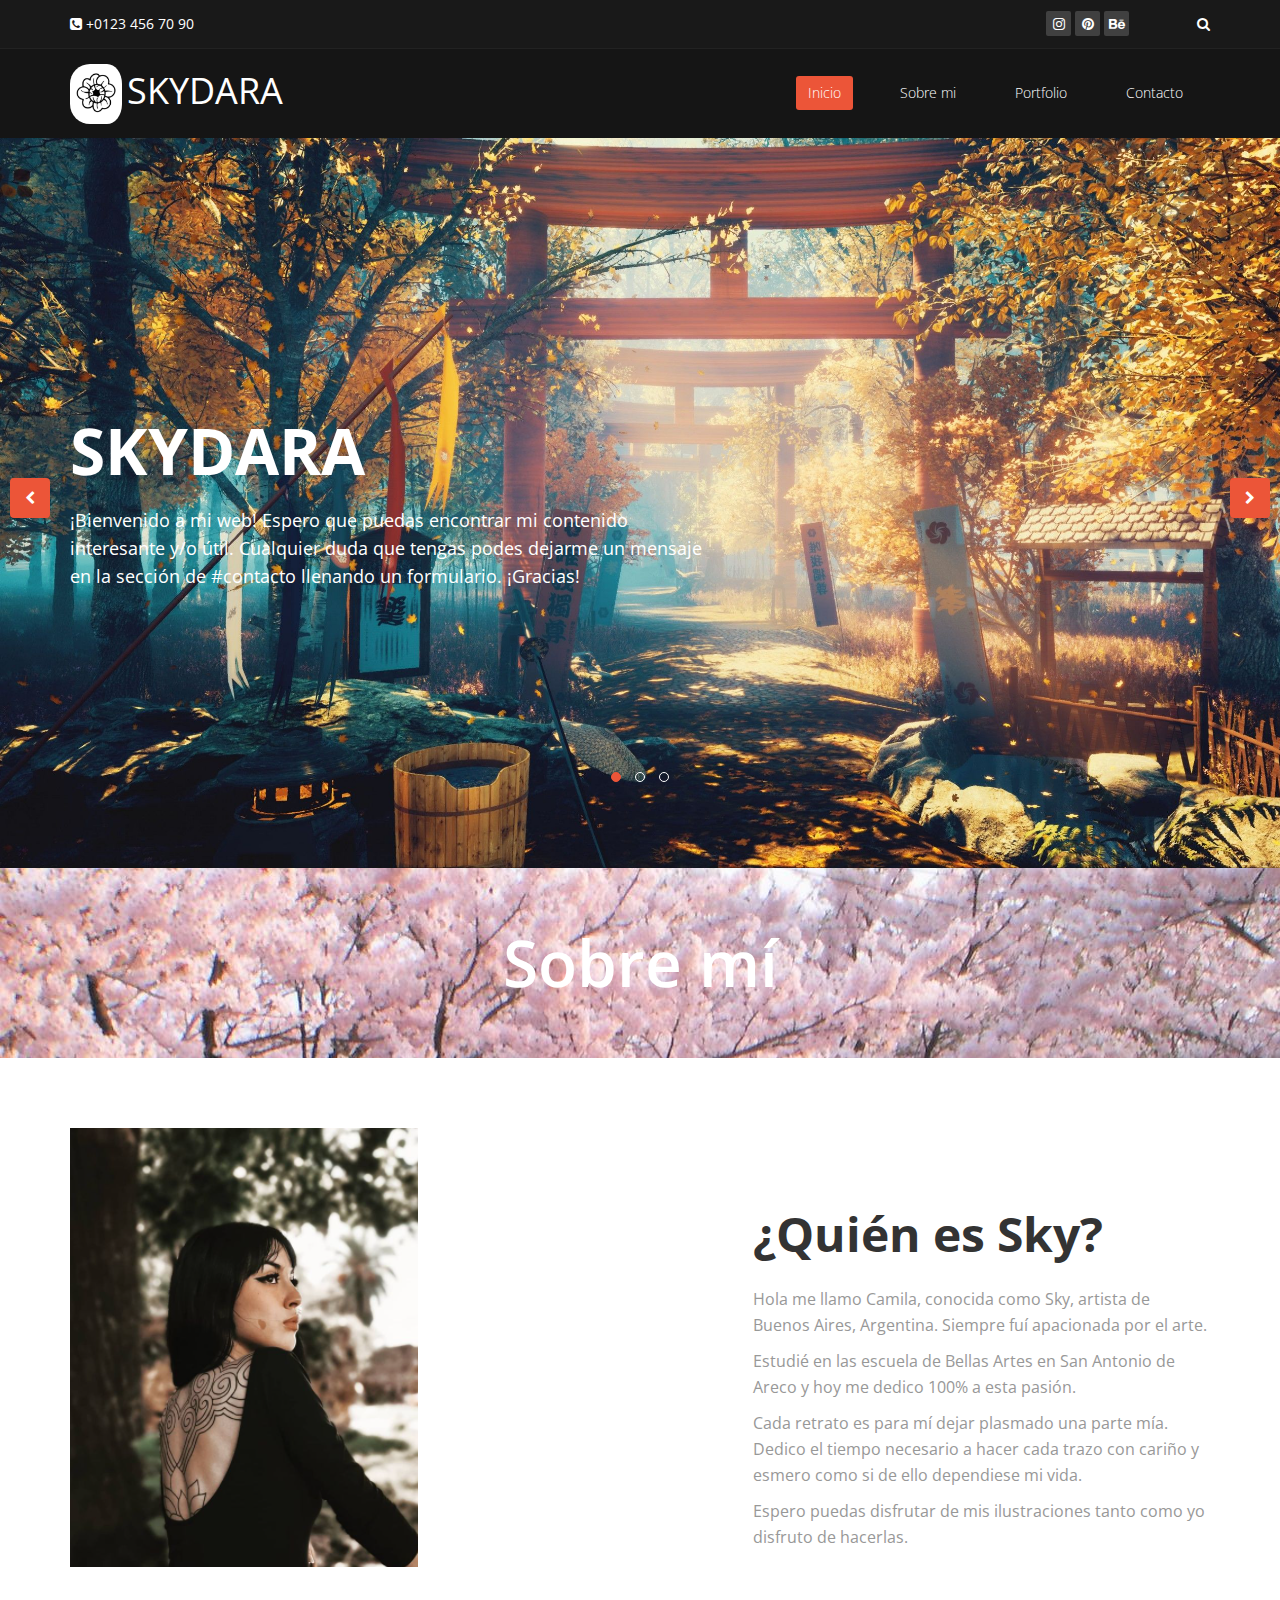
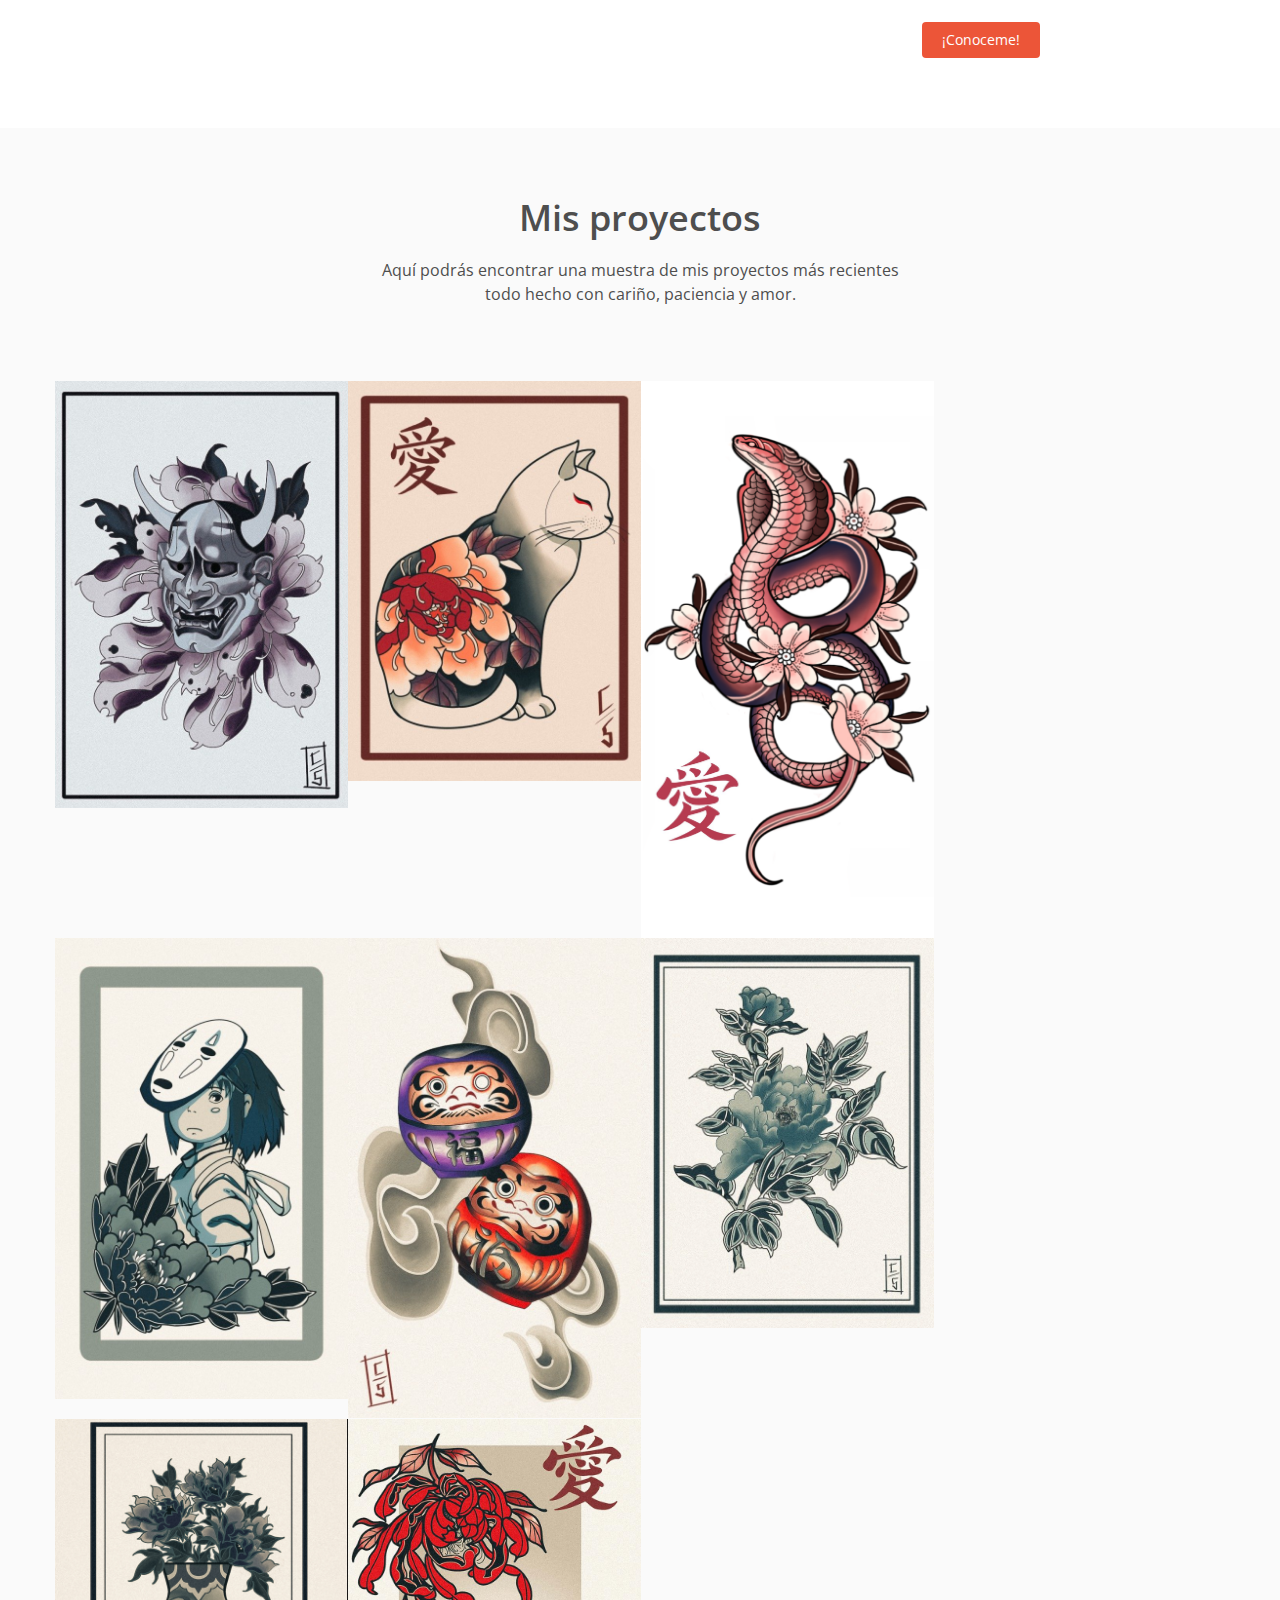
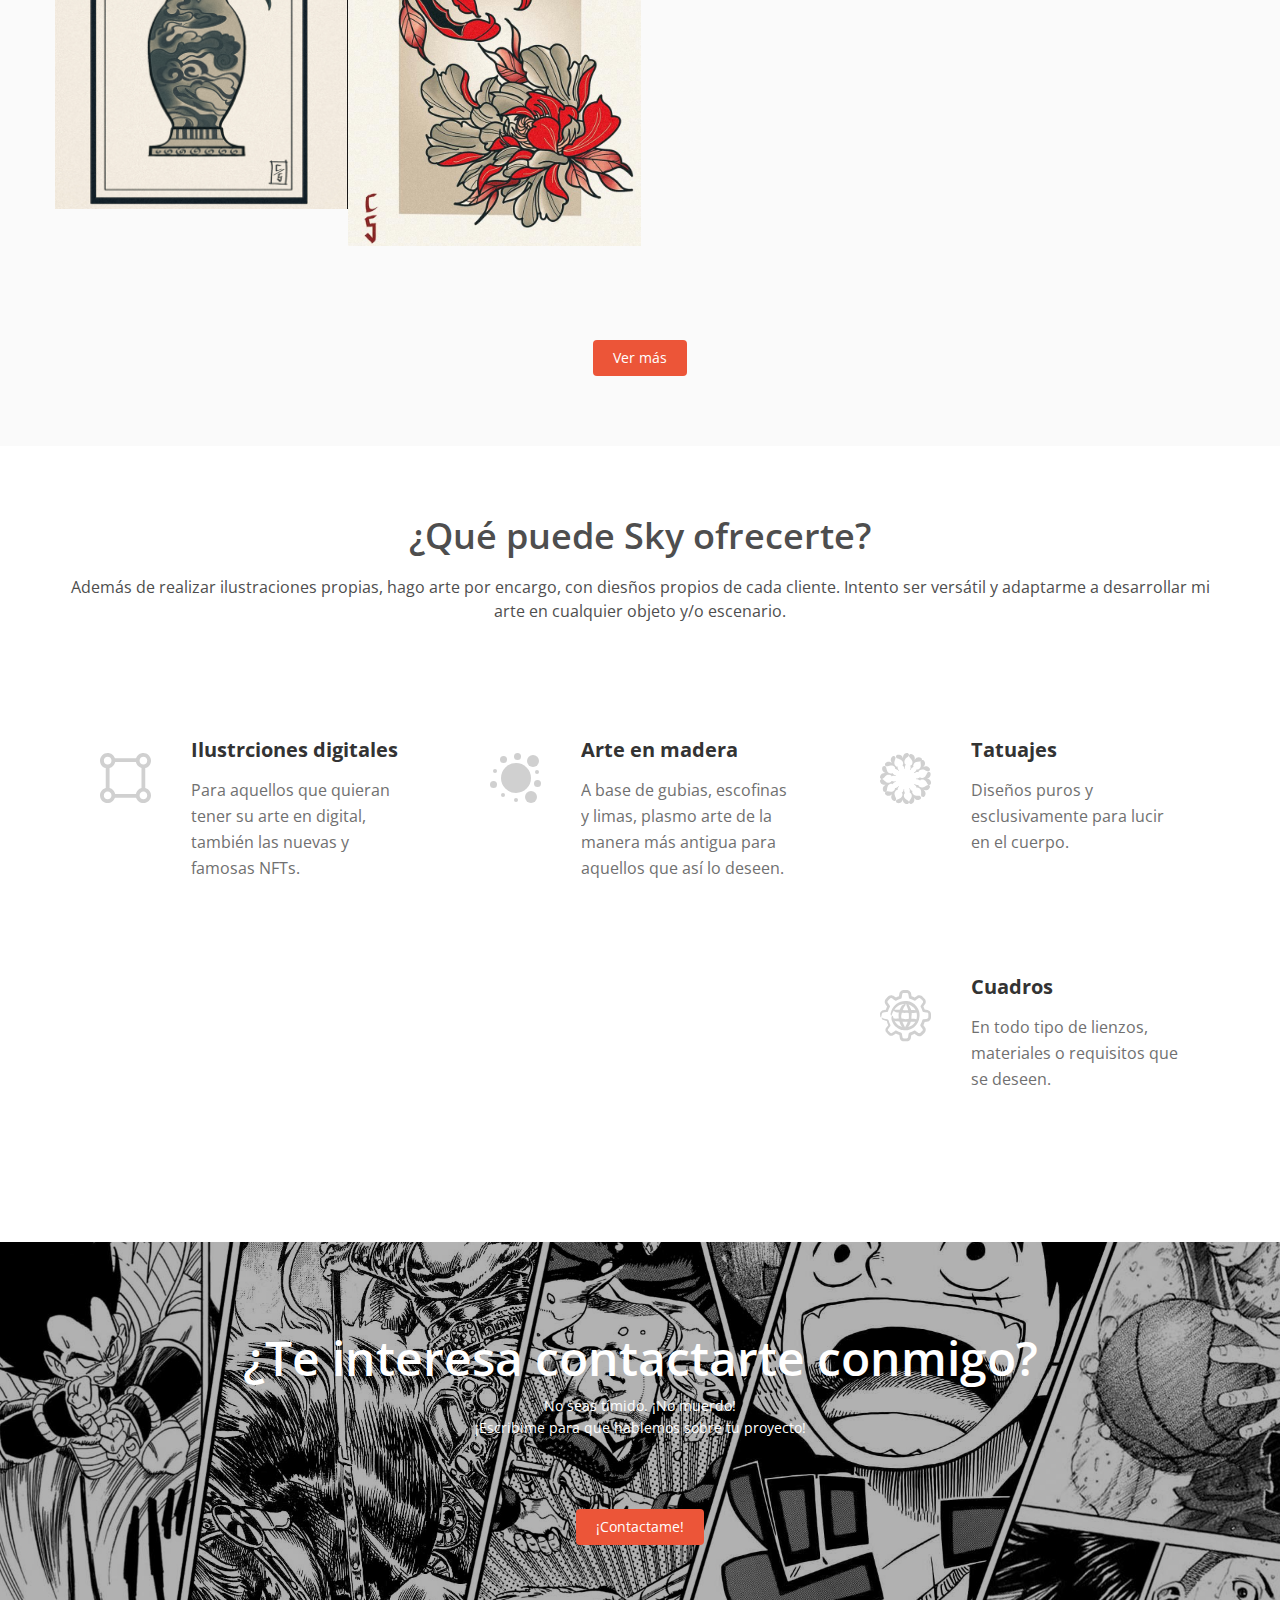
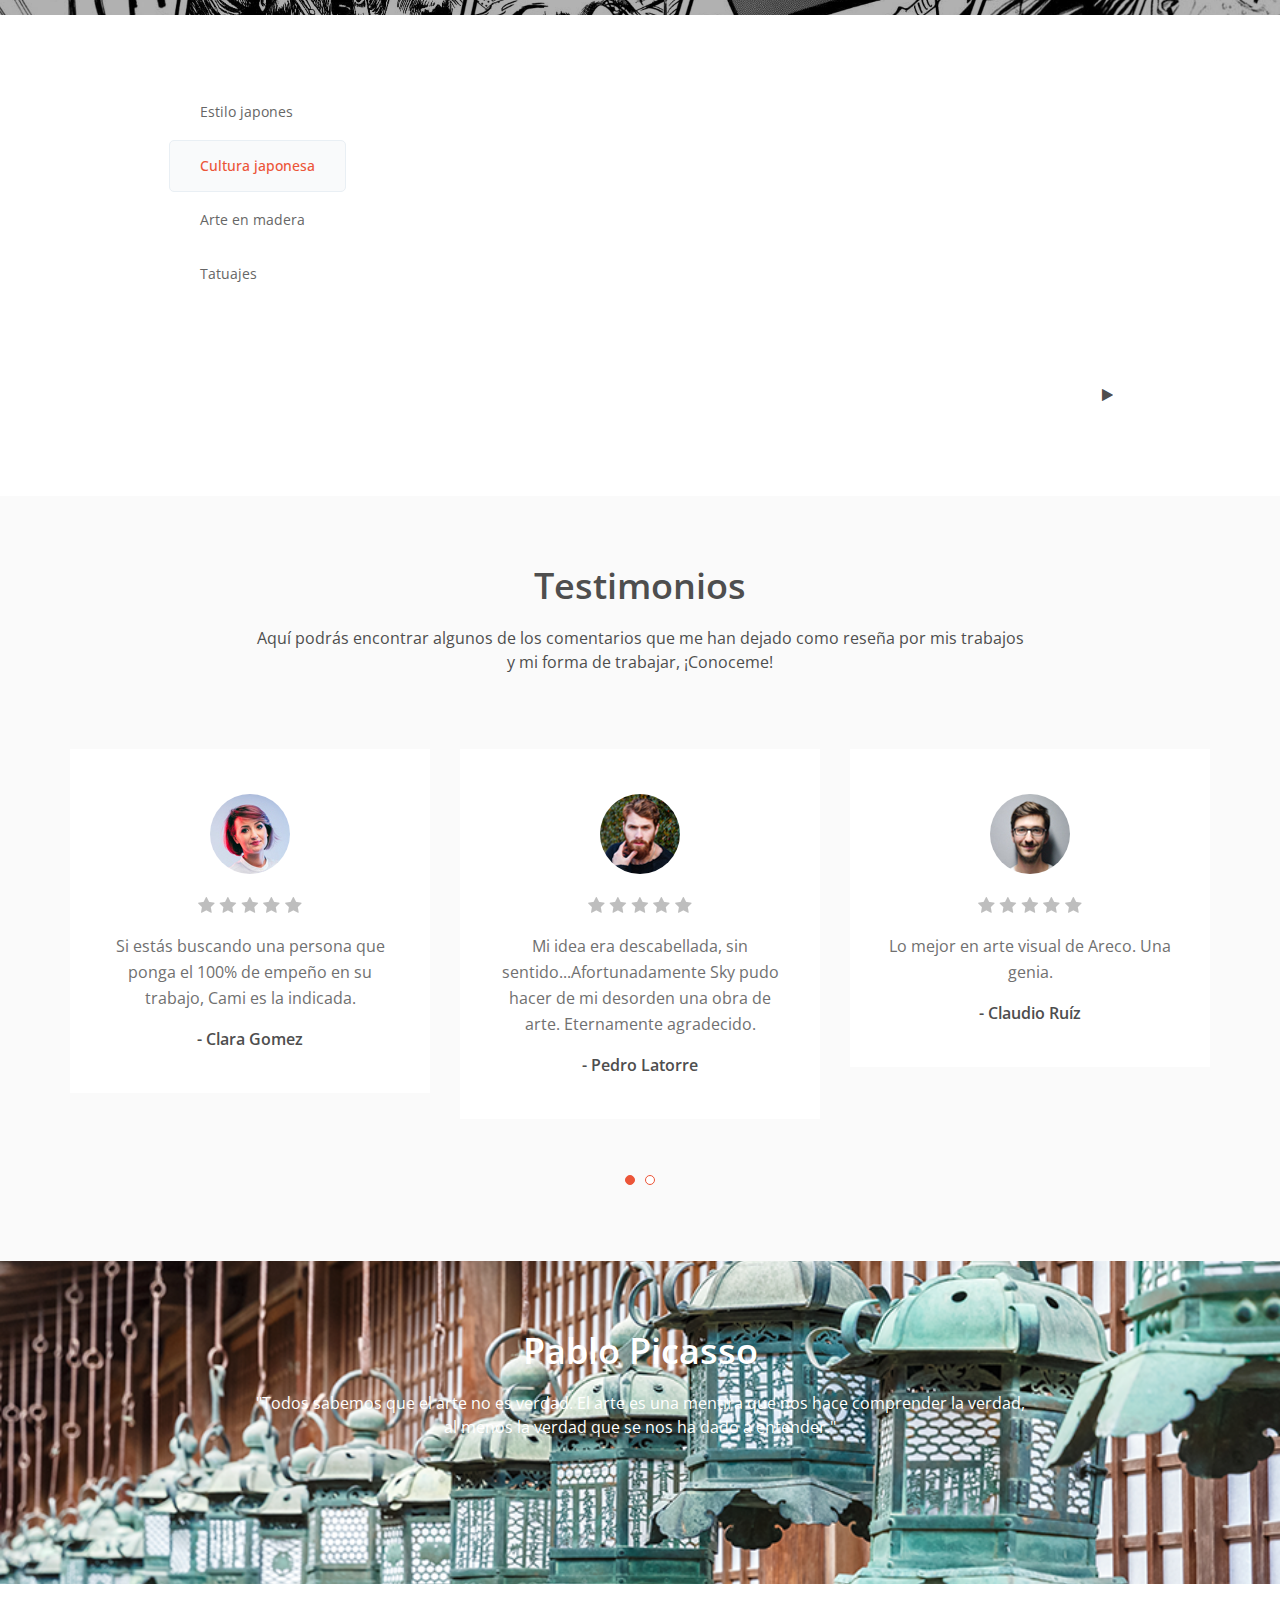
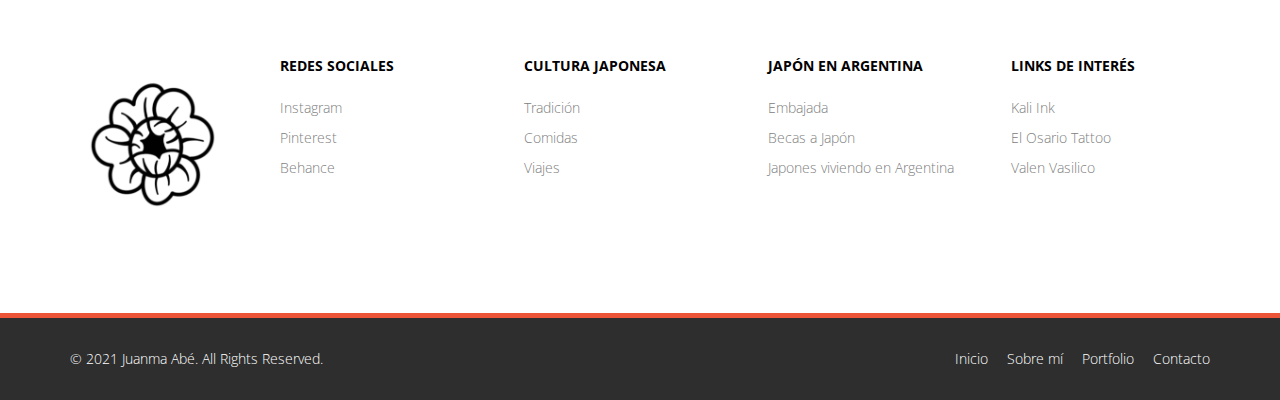
==== index.html @ 9b82411a "Preparando los archivos de inicio" ====
<!DOCTYPE html>
<html lang="en">

<head>
    <meta charset="utf-8">
    <meta name="viewport" content="width=device-width, initial-scale=1.0">
    <meta name="description" content="">
    <meta name="author" content="">
    <title>Skydara | Arte visual</title>

    <!-- core CSS -->
    <link href="css/bootstrap.min.css" rel="stylesheet">
    <link href="css/font-awesome.min.css" rel="stylesheet">
    <link href="css/animate.min.css" rel="stylesheet">
    <link href="css/prettyPhoto.css" rel="stylesheet">
    <link href="css/owl.carousel.min.css" rel="stylesheet">
    <link href="css/icomoon.css" rel="stylesheet">
    <link href="css/main.css" rel="stylesheet">
    <link href="css/responsive.css" rel="stylesheet">
    <!--[if lt IE 9]>
    <script src="js/html5shiv.js"></script>
    <script src="js/respond.min.js"></script>
    <![endif]-->
    <link rel="shortcut icon" href="images/logoFinal.png">
    <link rel="apple-touch-icon-precomposed" sizes="144x144" href="images/ico/apple-touch-icon-144-precomposed.png">
    <link rel="apple-touch-icon-precomposed" sizes="114x114" href="images/ico/apple-touch-icon-114-precomposed.png">
    <link rel="apple-touch-icon-precomposed" sizes="72x72" href="images/ico/apple-touch-icon-72-precomposed.png">
    <link rel="apple-touch-icon-precomposed" href="images/ico/apple-touch-icon-57-precomposed.png">
    
    <!--Metatags para mi página web-->
    <meta name="description" content="Skydara es una página web de Camila Scarano, una chica de Buenos Aires que quien se dedica plasmar de manera visual la cultura oriental. Dando un click, podrás encontrar su portfolio artístico, sus últimas obras y sus novedades.">

    <meta name="keywords" content="portfolio de diseño oriental, template oriental, diseño oriental, web de arte visual orienta, diseño japones artístico">

</head>
<!--/head-->

<body class="homepage">

    <header id="header">
        <div class="top-bar">
            <div class="container">
                <div class="row">
                    <div class="col-sm-6 col-xs-12">
                        <div class="top-number">
                            <p><i class="fa fa-phone-square"></i> +0123 456 70 90</p>
                        </div>
                    </div>
                    <div class="col-sm-6 col-xs-12">
                        <div class="social">
                            <ul class="social-share">
                                <!-- <li><a href="#"><i class="fa fa-facebook"></i></a></li> -->
                                <li><a href="https://www.instagram.com/tienda.dara_/"><i class="fa fa-instagram"></i></a></li>
                                <li><a href="https://ar.pinterest.com/skydara____/"><i class="fa fa-pinterest"></i></a></li>
                                <li><a href="https://www.behance.net/camilascarano"><i class="fa fa-behance"></i></a></li>
                                
                            </ul>
                            <div class="search">
                                <form role="form">
                                    <input type="text" class="search-form" autocomplete="off" placeholder="Buscar">
                                    <i class="fa fa-search"></i>
                                </form>
                            </div>
                        </div>
                    </div>
                </div>
            </div>
            <!--/.container-->
        </div>
        <!--/.top-bar-->

        <nav class="navbar navbar-inverse" role="banner">
            <div class="container">
                <div class="navbar-header">
                    <button type="button" class="navbar-toggle" data-toggle="collapse" data-target=".navbar-collapse">
                        <span class="sr-only">Toggle navigation</span>
                        <span class="icon-bar"></span>
                        <span class="icon-bar"></span>
                        <span class="icon-bar"></span>
                    </button>
                    <a class="navbar-brand" href="index.html"><img  src="images/logoFinal.png" alt="logo">SKYDARA</a>
                </div>

                <div class="collapse navbar-collapse navbar-right">
                    <ul class="nav navbar-nav">
                        <li class="active"><a href="index.html">Inicio</a></li>
                        <li><a href="about-us.html">Sobre mi</a></li>
                        <li><a href="portfolio.html">Portfolio</a></li>
                        <li><a href="contact-us.html">Contacto</a></li>
                    </ul>
                </div>
            </div>
            <!--/.container-->
        </nav>
        <!--/nav-->

    </header>
    <!--/header-->

    <section id="main-slider" class="no-margin">
        <div class="carousel slide">
            <ol class="carousel-indicators">
                <li data-target="#main-slider" data-slide-to="0" class="active"></li>
                <li data-target="#main-slider" data-slide-to="1"></li>
                <li data-target="#main-slider" data-slide-to="2"></li>
            </ol>
            <div class="carousel-inner">

                

                <div class="item active" style="background-image: url(images/japanBackanim.jpg)">
                    <div class="container">
                        <div class="row">
                            <div class="col-md-7">
                                <div class="carousel-content">
                                    <h1 class="animation animated-item-1">SKYDARA</h1>
                                    <div class="animation animated-item-2">
                                        ¡Bienvenido a mi web! Espero que puedas encontrar mi contenido interesante y/o útil. Cualquier duda que tengas podes dejarme un mensaje en la sección de #contacto llenando un formulario. ¡Gracias! 
                                    </div>
                                    <!-- <a class="btn-slide animation animated-item-3" href="#">Learn More</a>
                                    <a class="btn-slide white animation animated-item-3" href="#">Get Started</a> -->
                                </div>
                            </div>

                        </div>
                    </div>
                </div>
                <!--/.item-->

                <div class="item" style="background-image: url(images/slide2.jpg)">
                    <div class="container">
                        <div class="row">
                            <div class="col-md-7">
                                <div class="carousel-content">
                                    <h1 class="animation animated-item-1">Me falta lo que no existe, por eso lo creo</h1>
                                    <div class="animation animated-item-2">
                                        Podrás encontrar muchos trabajos de ilustración realizados a mano y otros realizados digitalmente. Cada ilustración es única, hecha tanto con tiempo y trabajo, como con cariño y paciencia por detrás. 
                                    </div>
                                    <!-- <a class="btn-slide white animation animated-item-3" href="#">Learn More</a>
                                    <a class="btn-slide animation animated-item-3" href="#">Get Started</a> -->
                                </div>
                            </div>


                        </div>
                    </div>
                </div>
                <!--/.item-->
                <div class="item" style="background-image: url(images/japanSunset.jfif)">
                    <div class="container">
                        <div class="row">
                            <div class="col-md-7">
                                <div class="carousel-content">
                                    <h1 class="animation animated-item-1">Arte visual</h1>
                                    <div class="animation animated-item-2">
                                        Tu alma será libre si tu cuerpo no lo mandan. Deja que los colores pinten esta vida blanca. Todo es más simple entre árboles y plantas. Deja de ser tan firme cuando el corazón se ablanda 
                                    </div>
                                    <!-- <a class="btn-slide white animation animated-item-3" href="#">Learn More</a>
                                    <a class="btn-slide animation animated-item-3" href="#">Get Started</a> -->
                                </div>
                            </div>


                        </div>
                    </div>
                </div>

            </div>
            <!--/.carousel-inner-->
        </div>
        <!--/.carousel-->
        <a class="prev hidden-xs hidden-sm" href="#main-slider" data-slide="prev">
            <i class="fa fa-chevron-left"></i>
        </a>
        <a class="next hidden-xs hidden-sm" href="#main-slider" data-slide="next">
            <i class="fa fa-chevron-right"></i>
        </a>
    </section>
    <!--/#main-slider-->
    
    <!--
          <section id="feature">
        <div class="container">
            <div class="center fadeInDown">
                <h2>Features</h2>
                <p class="lead">Lorem ipsum dolor sit amet, consectetur adipisicing elit, sed do eiusmod tempor incididunt ut <br> et dolore magna aliqua. Ut enim ad minim veniam</p>
            </div>

            <div class="row">
                <div class="features">
                    <div class="col-md-3 col-sm-4 fadeInDown" data-wow-duration="1000ms" data-wow-delay="600ms">
                        <div class="feature-wrap">
                            <div class="icon">
                                <i class="fa fa-rocket"></i>
                            </div>
                            <h2>Fast</h2>
                            <p>Having a baby can be a nerve wracking experience for new</p>
                        </div>
                    </div>
                    <!--/.col-md-3-->
                    <!--
                        <div class="col-md-3 col-sm-4 fadeInDown" data-wow-duration="1000ms" data-wow-delay="600ms">
                        <div class="feature-wrap">
                            <div class="icon">
                                <i class="fa fa-check"></i>
                            </div>
                            <h2>Easy</h2>
                            <p>If you are looking for a new way to promote your business that</p>
                        </div>
                    </div>
                    <!--/.col-md-3-->
                    <!--
                        <div class="col-md-3 col-sm-4 fadeInDown" data-wow-duration="1000ms" data-wow-delay="600ms">
                        <div class="feature-wrap">
                            <div class="icon">
                                <i class="fa fa-bullhorn"></i>
                            </div>
                            <h2>Cheap</h2>
                            <p>Okay, you’ve decided you want to make money with Affiliate</p>
                        </div>
                    </div>

                    -->
                    
                    <!--/.col-md-3-->
                    <!--
                        <div class="col-md-3 col-sm-4 fadeInDown" data-wow-duration="1000ms" data-wow-delay="600ms">
                        <div class="feature-wrap">
                            <div class="icon">
                                <i class="fa fa-arrows"></i>
                            </div>
                            <h2>Editable</h2>
                            <p>A Pocket PC is a handheld computer, which features many</p>
                        </div>
                    </div>
                    -->
                    <!--
                           <!--/.col-md-3-->
                    <!--
                        </div>
                    -->
                
                <!--/.services-->
                <!--  
                    </div>
                -->
            
            <!--/.row-->
            <!--    
                </div>
            -->
        
        <!--/.container-->
        <!--    
            </section>
        -->
    
    <!--/#feature-->

    <div class="page-title" style="background-image: url(images/fondosboutus.jpg)">
        <h1>Sobre mí</h1>
    </div>

    <section id="about-us">
        
        <div class="container">
            <div class="row">
                <div class="col-md-7">
                    <div class="about-img">
                        <img src="images/SkyPortadaInicio.png" alt="">
                    </div>
                </div>
                <div class="col-md-5">
                    <div class="about-content">
                        <h2>¿Quién es Sky?</h2>
                        <p>Hola me llamo Camila, conocida como Sky, artista de Buenos Aires, Argentina. Siempre fuí apacionada por el arte.</p>
                        <p> Estudié en las escuela de Bellas Artes en San Antonio de Areco y hoy me dedico 100% a esta pasión.</p>
                        <p>Cada retrato es para mí dejar plasmado una parte mía. Dedico el tiempo necesario a hacer cada trazo con cariño y esmero como si de ello dependiese mi vida.
                        </p>
                        <p>Espero puedas disfrutar de mis ilustraciones tanto como yo disfruto de hacerlas.</p>
                        <div class="clearfix text-center">
                            <br>
                            <br>
                            <a href="about-us.html" class="btn btn-primary">¡Conoceme!</a>
                        </div>
                    </div>
                </div>
            </div>
        </div>
    </section>

  
    <section id="recent-works">
        <div class="container">
            <div class="center fadeInDown">
                <h2>Mis proyectos</h2>
                <p class="lead">Aquí podrás encontrar una muestra de mis proyectos más recientes <br> todo hecho con cariño, paciencia y amor.</p>
            </div>


            <div class="row">
                <div class="portfolio-items">
                    <div class="portfolio-item apps col-xs-12 col-sm-4 col-md-3 single-work">
                        <div class="recent-work-wrap">
                            <img class="img-responsive" src="images/Hannya.jpeg" alt="">
                            <div class="overlay">
                                <div class="recent-work-inner">
                                    <a class="preview" href="images/Hannya.jpeg" rel="prettyPhoto"><i class="fa fa-plus"></i></a>
                                </div>
                            </div>
                        </div>
                    </div>
                    <!--/.portfolio-item-->

                    <div class="portfolio-item joomla bootstrap col-xs-12 col-sm-4 col-md-3 single-work">
                        <div class="recent-work-wrap">
                            <img class="img-responsive" src="images/Solitude.jpeg" alt="">
                            <div class="overlay">
                                <div class="recent-work-inner">
                                    <a class="preview" href="images/Solitude.jpeg" rel="prettyPhoto"><i class="fa fa-plus"></i></a>
                                </div>
                            </div>
                        </div>
                    </div>
                    <!--/.portfolio-item-->

                    <div class="portfolio-item bootstrap wordpress col-xs-12 col-sm-4 col-md-3 single-work">
                        <div class="recent-work-wrap">
                            <img class="img-responsive" src="images/Snake.png" alt="">
                            <div class="overlay">
                                <div class="recent-work-inner">
                                    <a class="preview" href="images/Snake.png" rel="prettyPhoto"><i class="fa fa-plus"></i></a>
                                </div>
                            </div>
                        </div>
                    </div>
                    <!--/.portfolio-item-->

                    <div class="portfolio-item joomla wordpress apps col-xs-12 col-sm-4 col-md-3 single-work">
                        <div class="recent-work-wrap">
                            <img class="img-responsive" src="images/Chihiro.jpeg" alt="">
                            <div class="overlay">
                                <div class="recent-work-inner">
                                    <a class="preview" href="images/Chihiro.jpeg" rel="prettyPhoto"><i class="fa fa-plus"></i></a>
                                </div>
                            </div>
                        </div>
                    </div>
                    <!--/.portfolio-item-->

                    <div class="portfolio-item joomla html bootstrap col-xs-12 col-sm-4 col-md-3 single-work">
                        <div class="recent-work-wrap">
                            <img class="img-responsive" src="images/Glances.jpeg" alt="">
                            <div class="overlay">
                                <div class="recent-work-inner">
                                    <a class="preview" href="images/Glances.jpeg" rel="prettyPhoto"><i class="fa fa-plus"></i></a>
                                </div>
                            </div>
                        </div>
                    </div>
                    <!--/.portfolio-item-->

                    <div class="portfolio-item wordpress html apps col-xs-12 col-sm-4 col-md-3 single-work">
                        <div class="recent-work-wrap">
                            <img class="img-responsive" src="images/Peony.jpeg" alt="">
                            <div class="overlay">
                                <div class="recent-work-inner">
                                    <a class="preview" href="images/Peony.jpeg" rel="prettyPhoto"><i class="fa fa-plus"></i></a>
                                </div>
                            </div>
                        </div>
                    </div>
                    <!--/.portfolio-item-->

                    <div class="portfolio-item joomla html bootstrap col-xs-12 col-sm-4 col-md-3 single-work">
                        <div class="recent-work-wrap">
                            <img class="img-responsive" src="images/jarron.jpg" alt="">
                            <div class="overlay">
                                <div class="recent-work-inner">
                                    <a class="preview" href="images/jarron.jpg" rel="prettyPhoto"><i class="fa fa-plus"></i></a>
                                </div>
                            </div>
                        </div>
                    </div>
                    <!--/.portfolio-item-->

                    <div class="portfolio-item wordpress html apps col-xs-12 col-sm-4 col-md-3 single-work">
                        <div class="recent-work-wrap">
                            <img class="img-responsive" src="images/Flores.jpeg" alt="">
                            <div class="overlay">
                                <div class="recent-work-inner">
                                    <a class="preview" href="images/Flores.jpeg" rel="prettyPhoto"><i class="fa fa-plus"></i></a>
                                </div>
                            </div>
                        </div>
                    </div>
                    <!--/.portfolio-item-->
                </div>
            </div>

            <!-- <div class="row">
                <div class="col-xs-12 col-sm-6 col-md-4 single-work">
                    <div class="recent-work-wrap">
                        <img class="img-responsive" src="images/Hannya.jpeg" alt="">
                        <div class="overlay">
                            <div class="recent-work-inner">
                                <a class="preview" href="images/Hannya.jpeg" rel="prettyPhoto"><i class="fa fa-plus"></i></a>
                            </div>
                        </div>
                    </div>
                </div>

                <div class="col-xs-12 col-sm-6 col-md-4 single-work">
                    <div class="recent-work-wrap">
                        <img class="img-responsive" src="images/Glances.jpeg" alt="">
                        <div class="overlay">
                            <div class="recent-work-inner">
                                <a class="preview" href="images/Glances.jpeg" rel="prettyPhoto"><i class="fa fa-plus"></i></a>
                            </div>
                        </div>
                    </div>
                </div>

                <div class="col-xs-12 col-sm-6 col-md-4 single-work">
                    <div class="recent-work-wrap">
                        <img class="img-responsive" src="images/Chihiro.jpeg" alt="">
                        <div class="overlay">
                            <div class="recent-work-inner">
                                <a class="preview" href="images/Chihiro.jpeg" rel="prettyPhoto"><i class="fa fa-plus"></i></a>
                            </div>
                        </div>
                    </div>
                </div>

                <div class="col-xs-12 col-sm-6 col-md-4 single-work">
                    <div class="recent-work-wrap">
                        <img class="img-responsive" src="images/Peony.jpeg" alt="">
                        <div class="overlay">
                            <div class="recent-work-inner">
                                <a class="preview" href="images/Peony.jpeg" rel="prettyPhoto"><i class="fa fa-plus"></i></a>
                            </div>
                        </div>
                    </div>
                </div>

                <div class="col-xs-12 col-sm-6 col-md-4 single-work">
                    <div class="recent-work-wrap">
                        <img class="img-responsive" src="images/Snake.png" alt="">
                        <div class="overlay">
                            <div class="recent-work-inner">
                                <a class="preview" href="images/Snake.png" rel="prettyPhoto"><i class="fa fa-plus"></i></a>
                            </div>
                        </div>
                    </div>
                </div>

                <div class="col-xs-12 col-sm-6 col-md-4 single-work">
                    <div class="recent-work-wrap">
                        <img class="img-responsive" src="images/Solitude.jpeg" alt="">
                        <div class="overlay">
                            <div class="recent-work-inner">
                                <a class="preview" href="images/Solitude.jpeg" rel="prettyPhoto"><i class="fa fa-plus"></i></a>
                            </div>
                        </div>
                    </div>
                </div>
            </div> -->
            <!--/.row-->
            <div class="clearfix text-center">
                <br>
                <br>
                <a href="portfolio.html" class="btn btn-primary">Ver más</a>
            </div>
        </div>
        <!--/.container-->
    </section>
    <!--/#recent-works-->

    <section id="services" class="service-item">
        <div class="container">
            <div class="center fadeInDown">
                <h2>¿Qué puede Sky ofrecerte?</h2>
                <p class="lead">Además de realizar ilustraciones propias, hago arte por encargo, con diesños propios de cada cliente. Intento ser versátil y adaptarme a desarrollar mi arte en cualquier objeto y/o escenario.</p>
            </div>

            <div class="row">

                <div class="col-sm-6 col-md-4">
                    <div class="media services-wrap fadeInDown">
                        <div class="pull-left">
                            <img class="img-responsive" src="images/services/ux.svg">
                        </div>
                        <div class="media-body">
                            <h3 class="media-heading">Ilustrciones digitales</h3>
                            <p>Para aquellos que quieran tener su arte en digital, también las nuevas y famosas NFTs.</p>
                        </div>
                    </div>
                </div>

                <div class="col-sm-6 col-md-4">
                    <div class="media services-wrap fadeInDown">
                        <div class="pull-left">
                            <img class="img-responsive" src="images/services/web.svg">
                        </div>
                        <div class="media-body">
                            <h3 class="media-heading">Arte en madera</h3>
                            <p>A base de gubias, escofinas y limas, plasmo arte de la manera más antigua para aquellos que así lo deseen.</p>
                        </div>
                    </div>
                </div>

                <div class="col-sm-6 col-md-4">
                    <div class="media services-wrap fadeInDown">
                        <div class="pull-left">
                            <img class="img-responsive" src="images/services/motion.svg">
                        </div>
                        <div class="media-body">
                            <h3 class="media-heading">Tatuajes</h3>
                            <p>Diseños puros y esclusivamente para lucir en el cuerpo.</p>
                        </div>
                    </div>
                </div>

                <div class="col-sm-6 col-md-4">
                    <div class="media services-wrap fadeInDown">
                        <div class="pull-left">
                            <img class="img-responsive" src="images/services/mobile-ui.svg">
                        </div>
                        <div class="media-body">
                            <h3 class="media-heading">Cuadros</h3>
                            <p>En todo tipo de lienzos, materiales o requisitos que se deseen.</p>
                        </div>
                    </div>
                </div>


            </div>
            <!--/.row-->
        </div>
        <!--/.container-->
    </section>
    <!--/#services-->

    <section id="middle" class="skill-area" style="background-image: url(images/contactameIndex.jpg)">
        <div class="container">
            <div class="row">
                <div class="col-sm-12 fadeInDown">
                    <div class="skill">
                        <h2>¿Te interesa contactarte conmigo?</h2>
                        <p>No seas tímido. ¡No muerdo! <br>¡Escribime para que hablemos sobre tu proyecto!</p>
                    </div>
                </div>
                <div class="clearfix text-center">
                    <br>
                    <br>
                    <a href="contact-us.html" class="btn btn-primary">¡Contactame!</a>
                </div>

            </div>
            <!--/.row-->
        </div>
        <!--/.container-->
    </section>
    <!--/#middle-->

    <section id="content">
        <div class="container">
            <div class="row">
                <div class="col-xs-12 col-sm-10 col-sm-offset-1 fadeInDown">
                    <div class="tab-wrap">
                        <div class="media">
                            <div class="parrent pull-left">
                                <ul class="nav nav-tabs nav-stacked">
                                    <li class=""><a href="#tab1" data-toggle="tab" class="analistic-01">Estilo japones</a></li>
                                    <li class="active"><a href="#tab2" data-toggle="tab" class="analistic-02">Cultura japonesa</a></li>
                                    <li class=""><a href="#tab3" data-toggle="tab" class="tehnical">Arte en madera</a></li>
                                    <li class=""><a href="#tab4" data-toggle="tab" class="tehnical">Tatuajes</a></li>
                                    
                                </ul>
                            </div>

                            <div class="parrent media-body">
                                <div class="tab-content">
                                    <div class="tab-pane fade" id="tab1">
                                        <div class="media">
                                            <div class="pull-left">
                                                <img class="img-responsive" src="images/mascaraJap.jfif">
                                            </div>
                                            <div class="media-body">
                                                <h2>¿Por qué elegí este estílo?</h2>
                                                <p>Desde chica me apasionó la cultura japonesa, ya sea por mirar una serie (animé) o por el hecho de dibujar...</p>
                                            </div>
                                        </div>
                                    </div>

                                    <div class="tab-pane fade active in text-right" id="tab2">
                                        <div class="video-box">
                                            <!-- <img src="images/tab-video-bg.png" alt="video">
                                            <a class="video-icon" href="http://www.youtube.com/watch?v=cH6kxtzovew" rel="prettyPhoto" --><iframe width="560" height="315" src="https://www.youtube.com/embed/AnP_vePDLWY" title="YouTube video player" frameborder="0" allow="accelerometer; autoplay; clipboard-write; encrypted-media; gyroscope; picture-in-picture" allowfullscreen></iframe><i class="fa fa-play"></i></a>
                                        </div>
                                    </div>

                                    <div class="tab-pane fade" id="tab3">
                                        <p>Como mi proyecto más reciente comencé a trabajar mis ilustraciones en madera. Un método nuevo para mí.</p>
                                        <img src="images/arteMadera.jpeg" alt="">
                                        
                                    </div>

                                    <div class="tab-pane fade" id="tab4">
                                        <p>Algo que siempre me apásionó fueron los tatuajes. Actualmente estoy trabajando junto a una amiga tatuadora en diseños para plasmar en cuerpos. ¡Quedate atento para más novedades en esta sección!</p>
                                    </div>

                                    
                                </div>
                                <!--/.tab-content-->
                            </div>
                            <!--/.media-body-->
                        </div>
                        <!--/.media-->
                    </div>
                    <!--/.tab-wrap-->
                </div>
                <!--/.col-sm-6-->

            </div>
            <!--/.row-->
        </div>
        <!--/.container-->
    </section>
    <!--/#content-->

    <section id="testimonial">
        <div class="container">
            <div class="center fadeInDown">
                <h2>Testimonios</h2>
                <p class="lead">Aquí podrás encontrar algunos de los comentarios que me han dejado como reseña por mis trabajos <br> y mi forma de trabajar, ¡Conoceme!</p>
            </div>
            <div class="testimonial-slider owl-carousel">
                <div class="single-slide">
                    <div class="slide-img">
                        <img src="images/client1.jpg" alt="">
                    </div>
                    <div class="content">
                        <img src="images/review.png" alt="">
                        <p>Si estás buscando una persona que ponga el 100% de empeño en su trabajo, Cami es la indicada.</p>
                        <h4>- Clara Gomez</h4>
                    </div>
                </div>
                <div class="single-slide">
                    <div class="slide-img">
                        <img src="images/client2.jpg" alt="">
                    </div>
                    <div class="content">
                        <img src="images/review.png" alt="">
                        <p> Mi idea era descabellada, sin sentido...Afortunadamente Sky pudo hacer de mi desorden una obra de arte. Eternamente agradecido.</p>
                        <h4>- Pedro Latorre</h4>
                    </div>
                </div>
                <div class="single-slide">
                    <div class="slide-img">
                        <img src="images/client3.jpg" alt="">
                    </div>
                    <div class="content">
                        <img src="images/review.png" alt="">
                        <p>Lo mejor en arte visual de Areco. Una genia.</p>
                        <h4>- Claudio Ruíz</h4>
                    </div>
                </div>
                <div class="single-slide">
                    <div class="slide-img">
                        <img src="images/client2.jpg" alt="">
                    </div>
                    <div class="content">
                        <img src="images/review.png" alt="">
                        <p>Ya voy por el quinto cuadro encargado...no me canso.</p>
                        <h4>- Pedro Aznares</h4>
                    </div>
                </div>
                <div class="single-slide">
                    <div class="slide-img">
                        <img src="images/client1.jpg" alt="">
                    </div>
                    <div class="content">
                        <img src="images/review.png" alt="">
                        <p>Desde chica siempre la vi con un pincél en la mano. Es un orgullo verla así luego de haber sido su profesora!</p>
                        <h4>- Maria del Carmen Fernandez</h4>
                    </div>
                </div>
                <div class="single-slide">
                    <div class="slide-img">
                        <img src="images/client3.jpg" alt="">
                    </div>
                    <div class="content">
                        <img src="images/review.png" alt="">
                        <p>Elegir a Cami es ir a lo seguro. Sabes que te va a deslumbrar.</p>
                        <h4>- Julio Jara</h4>
                    </div>
                </div>
            </div>
        </div>
    </section>

    <section id="partner">
        <div class="container">
            <div class="center fadeInDown">
                <h2>Pablo Picasso</h2>
                <p class="lead">"Todos sabemos que el arte no es verdad. El arte es una mentira que nos hace comprender la verdad, <br> al menos la verdad que se nos ha dado a entender."</p>
            </div>

            <!-- <div class="partners">
                <ul>
                    <li>
                        <a href="#"><img class="img-responsive fadeInDown" data-wow-duration="1000ms" data-wow-delay="300ms" src="images/partners/brand-1.png"></a>
                    </li>
                    <li>
                        <a href="#"><img class="img-responsive fadeInDown" data-wow-duration="1000ms" data-wow-delay="600ms" src="images/partners/brand-2.png"></a>
                    </li>
                    <li>
                        <a href="#"><img class="img-responsive fadeInDown" data-wow-duration="1000ms" data-wow-delay="900ms" src="images/partners/brand-3.png"></a>
                    </li>
                    <li>
                        <a href="#"><img class="img-responsive fadeInDown" data-wow-duration="1000ms" data-wow-delay="1200ms" src="images/partners/brand-4.png"></a>
                    </li>
                    <li>
                        <a href="#"><img class="img-responsive fadeInDown" data-wow-duration="1000ms" data-wow-delay="1500ms" src="images/partners/brand-5.png"></a>
                    </li>
                </ul>
            </div>
        </div>
        <!--/.container-->
    </section>
    <!--/#partner--> 


    <section id="bottom">
        <div class="container fadeInDown" data-wow-duration="1000ms" data-wow-delay="600ms">
            <div class="row">
                <div class="col-md-2">
                    <a href="index.html" class="footer-logo">
                        <img src="images/logoFinal.png" alt="logo">
                    </a>
                </div>
                <div class="col-md-10">
                    <div class="row">
                        <div class="col-md-3 col-sm-6">
                            <div class="widget">
                                <h3>Redes sociales</h3>
                                <ul>
                                    <li><a href="#">Instagram</a></li>
                                    <li><a href="#">Pinterest</a></li>
                                    <li><a href="https://www.behance.net/camilascarano">Behance</a></li>
                                    <!-- <li><a href="#">Copyright</a></li>
                                    <li><a href="#">Terms of use</a></li>
                                    <li><a href="#">Privacy policy</a></li>
                                    <li><a href="#">Contact us</a></li> -->
                                </ul>
                            </div>
                        </div>
                        <!--/.col-md-3-->

                        <div class="col-md-3 col-sm-6">
                            <div class="widget">
                                <h3>Cultura japonesa</h3>
                                <ul>
                                    <li><a href="https://www.japonalternativo.com/blog/tradiciones-japonesas/">Tradición</a></li>
                                    <li><a href="https://www.japancentre.com/en/pages/156-30-must-try-japanese-foods">Comidas</a></li>
                                    <li><a href="https://travel.state.gov/content/travel/en/international-travel/International-Travel-Country-Information-Pages/Japan.html">Viajes</a></li>
                                    <!-- <li><a href="#">Documentation</a></li>
                                    <li><a href="#">Refund policy</a></li>
                                    <li><a href="#">Ticket system</a></li>
                                    <li><a href="#">Billing system</a></li> -->
                                </ul>
                            </div>
                        </div>
                        <!--/.col-md-3-->

                        <div class="col-md-3 col-sm-6">
                            <div class="widget">
                                <h3>Japón en Argentina</h3>
                                <ul>
                                    <li><a href="https://www.ar.emb-japan.go.jp/itprtop_es/index.html">Embajada</a></li>
                                    <li><a href="https://www.ar.emb-japan.go.jp/itpr_es/04.Becas.html">Becas a Japón</a></li>
                                    <li><a href="https://www.youtube.com/watch?v=d-13gmWAKlQ">Japones viviendo en Argentina</a></li>
                                    <!-- <li><a href="#">Development</a></li>
                                    <li><a href="#">Email Marketing</a></li>
                                    <li><a href="#">Plugin Development</a></li>
                                    <li><a href="#">Article Writing</a></li> -->
                                </ul>
                            </div>
                        </div>
                        
                        <!--/.col-md-3-->

                        <div class="col-md-3 col-sm-6">
                            <div class="widget">
                                <h3>Links de interés</h3>
                                <ul>
                                    <li><a href="https://www.instagram.com/manujuarez1/">Kali Ink</a></li>
                                    <li><a href="https://www.instagram.com/sanseverinotattoo/">El Osario Tattoo</a></li>
                                    <li><a href="https://www.behance.net/valentinbasilico">Valen Vasilico</a></li>
                                    <!-- <li><a href="#">Veniam</a></li>
                                    <li><a href="#">Exercitation</a></li>
                                    <li><a href="#">Ullamco</a></li>
                                    <li><a href="#">Laboris</a></li> -->
                                </ul>
                            </div>
                        </div>
                        <!--/.col-md-3-->
                    </div>
                </div>


            </div>
        </div>
    </section>
    <!--/#bottom-->

    <footer id="footer" class="midnight-blue">
        <div class="container">
            <div class="row">
                <div class="col-sm-6">
                    &copy; 2021 <a target="_blank" href="https://www.linkedin.com/in/abejuanmanuel/" title="LinkedIn Juan Manuel Abé">Juanma Abé</a>. All Rights Reserved.
                </div>
                <div class="col-sm-6">
                    <ul class="pull-right">
                        <li><a href="index.html">Inicio</a></li>
                        <li><a href="about-us.html">Sobre mí</a></li>
                        <li><a href="portfolio.html">Portfolio</a></li>
                        <li><a href="contact-us.html">Contacto</a></li>
                    </ul>
                </div>
            </div>
        </div>
    </footer>
    <!--/#footer-->

    <script src="js/jquery.js"></script>
    <script src="js/bootstrap.min.js"></script>
    <script src="js/jquery.prettyPhoto.js"></script>
    <script src="js/owl.carousel.min.js"></script>
    <script src="js/jquery.isotope.min.js"></script>
    <script src="js/main.js"></script>
</body>

</html>
---- css/prettyPhoto.css ----
div.pp_default .pp_top,div.pp_default .pp_top .pp_middle,div.pp_default .pp_top .pp_left,div.pp_default .pp_top .pp_right,div.pp_default .pp_bottom,div.pp_default .pp_bottom .pp_left,div.pp_default .pp_bottom .pp_middle,div.pp_default .pp_bottom .pp_right{height:13px}
div.pp_default .pp_top .pp_left{background:url(../images/prettyPhoto/default/sprite.png) -78px -93px no-repeat}
div.pp_default .pp_top .pp_middle{background:url(../images/prettyPhoto/default/sprite_x.png) top left repeat-x}
div.pp_default .pp_top .pp_right{background:url(../images/prettyPhoto/default/sprite.png) -112px -93px no-repeat}
div.pp_default .pp_content .ppt{color:#f8f8f8}
div.pp_default .pp_content_container .pp_left{background:url(../images/prettyPhoto/default/sprite_y.png) -7px 0 repeat-y;padding-left:13px}
div.pp_default .pp_content_container .pp_right{background:url(../images/prettyPhoto/default/sprite_y.png) top right repeat-y;padding-right:13px}
div.pp_default .pp_next:hover{background:url(../images/prettyPhoto/default/sprite_next.png) center right no-repeat;cursor:pointer}
div.pp_default .pp_previous:hover{background:url(../images/prettyPhoto/default/sprite_prev.png) center left no-repeat;cursor:pointer}
div.pp_default .pp_expand{background:url(../images/prettyPhoto/default/sprite.png) 0 -29px no-repeat;cursor:pointer;width:28px;height:28px}
div.pp_default .pp_expand:hover{background:url(../images/prettyPhoto/default/sprite.png) 0 -56px no-repeat;cursor:pointer}
div.pp_default .pp_contract{background:url(../images/prettyPhoto/default/sprite.png) 0 -84px no-repeat;cursor:pointer;width:28px;height:28px}
div.pp_default .pp_contract:hover{background:url(../images/prettyPhoto/default/sprite.png) 0 -113px no-repeat;cursor:pointer}
div.pp_default .pp_close{width:30px;height:30px;background:url(../images/prettyPhoto/default/sprite.png) 2px 1px no-repeat;cursor:pointer}
div.pp_default .pp_gallery ul li a{background:url(../images/prettyPhoto/default/default_thumb.png) center center #f8f8f8;border:1px solid #aaa}
div.pp_default .pp_social{margin-top:7px}
div.pp_default .pp_gallery a.pp_arrow_previous,div.pp_default .pp_gallery a.pp_arrow_next{position:static;left:auto}
div.pp_default .pp_nav .pp_play,div.pp_default .pp_nav .pp_pause{background:url(../images/prettyPhoto/default/sprite.png) -51px 1px no-repeat;height:30px;width:30px}
div.pp_default .pp_nav .pp_pause{background-position:-51px -29px}
div.pp_default a.pp_arrow_previous,div.pp_default a.pp_arrow_next{background:url(../images/prettyPhoto/default/sprite.png) -31px -3px no-repeat;height:20px;width:20px;margin:4px 0 0}
div.pp_default a.pp_arrow_next{left:52px;background-position:-82px -3px}
div.pp_default .pp_content_container .pp_details{margin-top:5px}
div.pp_default .pp_nav{clear:none;height:30px;width:110px;position:relative}
div.pp_default .pp_nav .currentTextHolder{font-family:Georgia;font-style:italic;color:#999;font-size:11px;left:75px;line-height:25px;position:absolute;top:2px;margin:0;padding:0 0 0 10px}
div.pp_default .pp_close:hover,div.pp_default .pp_nav .pp_play:hover,div.pp_default .pp_nav .pp_pause:hover,div.pp_default .pp_arrow_next:hover,div.pp_default .pp_arrow_previous:hover{opacity:0.7}
div.pp_default .pp_description{font-size:11px;font-weight:700;line-height:14px;margin:5px 50px 5px 0}
div.pp_default .pp_bottom .pp_left{background:url(../images/prettyPhoto/default/sprite.png) -78px -127px no-repeat}
div.pp_default .pp_bottom .pp_middle{background:url(../images/prettyPhoto/default/sprite_x.png) bottom left repeat-x}
div.pp_default .pp_bottom .pp_right{background:url(../images/prettyPhoto/default/sprite.png) -112px -127px no-repeat}
div.pp_default .pp_loaderIcon{background:url(../images/prettyPhoto/default/loader.gif) center center no-repeat}
div.light_rounded .pp_top .pp_left{background:url(../images/prettyPhoto/light_rounded/sprite.png) -88px -53px no-repeat}
div.light_rounded .pp_top .pp_right{background:url(../images/prettyPhoto/light_rounded/sprite.png) -110px -53px no-repeat}
div.light_rounded .pp_next:hover{background:url(../images/prettyPhoto/light_rounded/btnNext.png) center right no-repeat;cursor:pointer}
div.light_rounded .pp_previous:hover{background:url(../images/prettyPhoto/light_rounded/btnPrevious.png) center left no-repeat;cursor:pointer}
div.light_rounded .pp_expand{background:url(../images/prettyPhoto/light_rounded/sprite.png) -31px -26px no-repeat;cursor:pointer}
div.light_rounded .pp_expand:hover{background:url(../images/prettyPhoto/light_rounded/sprite.png) -31px -47px no-repeat;cursor:pointer}
div.light_rounded .pp_contract{background:url(../images/prettyPhoto/light_rounded/sprite.png) 0 -26px no-repeat;cursor:pointer}
div.light_rounded .pp_contract:hover{background:url(../images/prettyPhoto/light_rounded/sprite.png) 0 -47px no-repeat;cursor:pointer}
div.light_rounded .pp_close{width:75px;height:22px;background:url(../images/prettyPhoto/light_rounded/sprite.png) -1px -1px no-repeat;cursor:pointer}
div.light_rounded .pp_nav .pp_play{background:url(../images/prettyPhoto/light_rounded/sprite.png) -1px -100px no-repeat;height:15px;width:14px}
div.light_rounded .pp_nav .pp_pause{background:url(../images/prettyPhoto/light_rounded/sprite.png) -24px -100px no-repeat;height:15px;width:14px}
div.light_rounded .pp_arrow_previous{background:url(../images/prettyPhoto/light_rounded/sprite.png) 0 -71px no-repeat}
div.light_rounded .pp_arrow_next{background:url(../images/prettyPhoto/light_rounded/sprite.png) -22px -71px no-repeat}
div.light_rounded .pp_bottom .pp_left{background:url(../images/prettyPhoto/light_rounded/sprite.png) -88px -80px no-repeat}
div.light_rounded .pp_bottom .pp_right{background:url(../images/prettyPhoto/light_rounded/sprite.png) -110px -80px no-repeat}
div.dark_rounded .pp_top .pp_left{background:url(../images/prettyPhoto/dark_rounded/sprite.png) -88px -53px no-repeat}
div.dark_rounded .pp_top .pp_right{background:url(../images/prettyPhoto/dark_rounded/sprite.png) -110px -53px no-repeat}
div.dark_rounded .pp_content_container .pp_left{background:url(../images/prettyPhoto/dark_rounded/contentPattern.png) top left repeat-y}
div.dark_rounded .pp_content_container .pp_right{background:url(../images/prettyPhoto/dark_rounded/contentPattern.png) top right repeat-y}
div.dark_rounded .pp_next:hover{background:url(../images/prettyPhoto/dark_rounded/btnNext.png) center right no-repeat;cursor:pointer}
div.dark_rounded .pp_previous:hover{background:url(../images/prettyPhoto/dark_rounded/btnPrevious.png) center left no-repeat;cursor:pointer}
div.dark_rounded .pp_expand{background:url(../images/prettyPhoto/dark_rounded/sprite.png) -31px -26px no-repeat;cursor:pointer}
div.dark_rounded .pp_expand:hover{background:url(../images/prettyPhoto/dark_rounded/sprite.png) -31px -47px no-repeat;cursor:pointer}
div.dark_rounded .pp_contract{background:url(../images/prettyPhoto/dark_rounded/sprite.png) 0 -26px no-repeat;cursor:pointer}
div.dark_rounded .pp_contract:hover{background:url(../images/prettyPhoto/dark_rounded/sprite.png) 0 -47px no-repeat;cursor:pointer}
div.dark_rounded .pp_close{width:75px;height:22px;background:url(../images/prettyPhoto/dark_rounded/sprite.png) -1px -1px no-repeat;cursor:pointer}
div.dark_rounded .pp_description{margin-right:85px;color:#fff}
div.dark_rounded .pp_nav .pp_play{background:url(../images/prettyPhoto/dark_rounded/sprite.png) -1px -100px no-repeat;height:15px;width:14px}
div.dark_rounded .pp_nav .pp_pause{background:url(../images/prettyPhoto/dark_rounded/sprite.png) -24px -100px no-repeat;height:15px;width:14px}
div.dark_rounded .pp_arrow_previous{background:url(../images/prettyPhoto/dark_rounded/sprite.png) 0 -71px no-repeat}
div.dark_rounded .pp_arrow_next{background:url(../images/prettyPhoto/dark_rounded/sprite.png) -22px -71px no-repeat}
div.dark_rounded .pp_bottom .pp_left{background:url(../images/prettyPhoto/dark_rounded/sprite.png) -88px -80px no-repeat}
div.dark_rounded .pp_bottom .pp_right{background:url(../images/prettyPhoto/dark_rounded/sprite.png) -110px -80px no-repeat}
div.dark_rounded .pp_loaderIcon{background:url(../images/prettyPhoto/dark_rounded/loader.gif) center center no-repeat}
div.dark_square .pp_left,div.dark_square .pp_middle,div.dark_square .pp_right,div.dark_square .pp_content{background:#000}
div.dark_square .pp_description{color:#fff;margin:0 85px 0 0}
div.dark_square .pp_loaderIcon{background:url(../images/prettyPhoto/dark_square/loader.gif) center center no-repeat}
div.dark_square .pp_expand{background:url(../images/prettyPhoto/dark_square/sprite.png) -31px -26px no-repeat;cursor:pointer}
div.dark_square .pp_expand:hover{background:url(../images/prettyPhoto/dark_square/sprite.png) -31px -47px no-repeat;cursor:pointer}
div.dark_square .pp_contract{background:url(../images/prettyPhoto/dark_square/sprite.png) 0 -26px no-repeat;cursor:pointer}
div.dark_square .pp_contract:hover{background:url(../images/prettyPhoto/dark_square/sprite.png) 0 -47px no-repeat;cursor:pointer}
div.dark_square .pp_close{width:75px;height:22px;background:url(../images/prettyPhoto/dark_square/sprite.png) -1px -1px no-repeat;cursor:pointer}
div.dark_square .pp_nav{clear:none}
div.dark_square .pp_nav .pp_play{background:url(../images/prettyPhoto/dark_square/sprite.png) -1px -100px no-repeat;height:15px;width:14px}
div.dark_square .pp_nav .pp_pause{background:url(../images/prettyPhoto/dark_square/sprite.png) -24px -100px no-repeat;height:15px;width:14px}
div.dark_square .pp_arrow_previous{background:url(../images/prettyPhoto/dark_square/sprite.png) 0 -71px no-repeat}
div.dark_square .pp_arrow_next{background:url(../images/prettyPhoto/dark_square/sprite.png) -22px -71px no-repeat}
div.dark_square .pp_next:hover{background:url(../images/prettyPhoto/dark_square/btnNext.png) center right no-repeat;cursor:pointer}
div.dark_square .pp_previous:hover{background:url(../images/prettyPhoto/dark_square/btnPrevious.png) center left no-repeat;cursor:pointer}
div.light_square .pp_expand{background:url(../images/prettyPhoto/light_square/sprite.png) -31px -26px no-repeat;cursor:pointer}
div.light_square .pp_expand:hover{background:url(../images/prettyPhoto/light_square/sprite.png) -31px -47px no-repeat;cursor:pointer}
div.light_square .pp_contract{background:url(../images/prettyPhoto/light_square/sprite.png) 0 -26px no-repeat;cursor:pointer}
div.light_square .pp_contract:hover{background:url(../images/prettyPhoto/light_square/sprite.png) 0 -47px no-repeat;cursor:pointer}
div.light_square .pp_close{width:75px;height:22px;background:url(../images/prettyPhoto/light_square/sprite.png) -1px -1px no-repeat;cursor:pointer}
div.light_square .pp_nav .pp_play{background:url(../images/prettyPhoto/light_square/sprite.png) -1px -100px no-repeat;height:15px;width:14px}
div.light_square .pp_nav .pp_pause{background:url(../images/prettyPhoto/light_square/sprite.png) -24px -100px no-repeat;height:15px;width:14px}
div.light_square .pp_arrow_previous{background:url(../images/prettyPhoto/light_square/sprite.png) 0 -71px no-repeat}
div.light_square .pp_arrow_next{background:url(../images/prettyPhoto/light_square/sprite.png) -22px -71px no-repeat}
div.light_square .pp_next:hover{background:url(../images/prettyPhoto/light_square/btnNext.png) center right no-repeat;cursor:pointer}
div.light_square .pp_previous:hover{background:url(../images/prettyPhoto/light_square/btnPrevious.png) center left no-repeat;cursor:pointer}
div.facebook .pp_top .pp_left{background:url(../images/prettyPhoto/facebook/sprite.png) -88px -53px no-repeat}
div.facebook .pp_top .pp_middle{background:url(../images/prettyPhoto/facebook/contentPatternTop.png) top left repeat-x}
div.facebook .pp_top .pp_right{background:url(../images/prettyPhoto/facebook/sprite.png) -110px -53px no-repeat}
div.facebook .pp_content_container .pp_left{background:url(../images/prettyPhoto/facebook/contentPatternLeft.png) top left repeat-y}
div.facebook .pp_content_container .pp_right{background:url(../images/prettyPhoto/facebook/contentPatternRight.png) top right repeat-y}
div.facebook .pp_expand{background:url(../images/prettyPhoto/facebook/sprite.png) -31px -26px no-repeat;cursor:pointer}
div.facebook .pp_expand:hover{background:url(../images/prettyPhoto/facebook/sprite.png) -31px -47px no-repeat;cursor:pointer}
div.facebook .pp_contract{background:url(../images/prettyPhoto/facebook/sprite.png) 0 -26px no-repeat;cursor:pointer}
div.facebook .pp_contract:hover{background:url(../images/prettyPhoto/facebook/sprite.png) 0 -47px no-repeat;cursor:pointer}
div.facebook .pp_close{width:22px;height:22px;background:url(../images/prettyPhoto/facebook/sprite.png) -1px -1px no-repeat;cursor:pointer}
div.facebook .pp_description{margin:0 37px 0 0}
div.facebook .pp_loaderIcon{background:url(../images/prettyPhoto/facebook/loader.gif) center center no-repeat}
div.facebook .pp_arrow_previous{background:url(../images/prettyPhoto/facebook/sprite.png) 0 -71px no-repeat;height:22px;margin-top:0;width:22px}
div.facebook .pp_arrow_previous.disabled{background-position:0 -96px;cursor:default}
div.facebook .pp_arrow_next{background:url(../images/prettyPhoto/facebook/sprite.png) -32px -71px no-repeat;height:22px;margin-top:0;width:22px}
div.facebook .pp_arrow_next.disabled{background-position:-32px -96px;cursor:default}
div.facebook .pp_nav{margin-top:0}
div.facebook .pp_nav p{font-size:15px;padding:0 3px 0 4px}
div.facebook .pp_nav .pp_play{background:url(../images/prettyPhoto/facebook/sprite.png) -1px -123px no-repeat;height:22px;width:22px}
div.facebook .pp_nav .pp_pause{background:url(../images/prettyPhoto/facebook/sprite.png) -32px -123px no-repeat;height:22px;width:22px}
div.facebook .pp_next:hover{background:url(../images/prettyPhoto/facebook/btnNext.png) center right no-repeat;cursor:pointer}
div.facebook .pp_previous:hover{background:url(../images/prettyPhoto/facebook/btnPrevious.png) center left no-repeat;cursor:pointer}
div.facebook .pp_bottom .pp_left{background:url(../images/prettyPhoto/facebook/sprite.png) -88px -80px no-repeat}
div.facebook .pp_bottom .pp_middle{background:url(../images/prettyPhoto/facebook/contentPatternBottom.png) top left repeat-x}
div.facebook .pp_bottom .pp_right{background:url(../images/prettyPhoto/facebook/sprite.png) -110px -80px no-repeat}
div.pp_pic_holder a:focus{outline:none}
div.pp_overlay{background:#000;display:none;left:0;position:absolute;top:0;width:100%;z-index:9500}
div.pp_pic_holder{display:none;position:absolute;width:100px;z-index:10000}
.pp_content{height:40px;min-width:40px}
* html .pp_content{width:40px}
.pp_content_container{position:relative;text-align:left;width:100%}
.pp_content_container .pp_left{padding-left:20px}
.pp_content_container .pp_right{padding-right:20px}
.pp_content_container .pp_details{float:left;margin:10px 0 2px}
.pp_description{display:none;margin:0}
.pp_social{float:left;margin:0}
.pp_social .facebook{float:left;margin-left:5px;width:55px;overflow:hidden}
.pp_social .twitter{float:left}
.pp_nav{clear:right;float:left;margin:3px 10px 0 0}
.pp_nav p{float:left;white-space:nowrap;margin:2px 4px}
.pp_nav .pp_play,.pp_nav .pp_pause{float:left;margin-right:4px;text-indent:-10000px}
a.pp_arrow_previous,a.pp_arrow_next{display:block;float:left;height:15px;margin-top:3px;overflow:hidden;text-indent:-10000px;width:14px}
.pp_hoverContainer{position:absolute;top:0;width:100%;z-index:2000}
.pp_gallery{display:none;left:50%;margin-top:-50px;position:absolute;z-index:10000}
.pp_gallery div{float:left;overflow:hidden;position:relative}
.pp_gallery ul{float:left;height:35px;position:relative;white-space:nowrap;margin:0 0 0 5px;padding:0}
.pp_gallery ul a{border:1px rgba(0,0,0,0.5) solid;display:block;float:left;height:33px;overflow:hidden}
.pp_gallery ul a img{border:0}
.pp_gallery li{display:block;float:left;margin:0 5px 0 0;padding:0}
.pp_gallery li.default a{background:url(../images/prettyPhoto/facebook/default_thumbnail.gif) 0 0 no-repeat;display:block;height:33px;width:50px}
.pp_gallery .pp_arrow_previous,.pp_gallery .pp_arrow_next{margin-top:7px!important}
a.pp_next{background:url(../images/prettyPhoto/light_rounded/btnNext.png) 10000px 10000px no-repeat;display:block;float:right;height:100%;text-indent:-10000px;width:49%}
a.pp_previous{background:url(../images/prettyPhoto/light_rounded/btnNext.png) 10000px 10000px no-repeat;display:block;float:left;height:100%;text-indent:-10000px;width:49%}
a.pp_expand,a.pp_contract{cursor:pointer;display:none;height:20px;position:absolute;right:30px;text-indent:-10000px;top:10px;width:20px;z-index:20000}
a.pp_close{position:absolute;right:0;top:0;display:block;line-height:22px;text-indent:-10000px}
.pp_loaderIcon{display:block;height:24px;left:50%;position:absolute;top:50%;width:24px;margin:-12px 0 0 -12px}
#pp_full_res{line-height:1!important}
#pp_full_res .pp_inline{text-align:left}
#pp_full_res .pp_inline p{margin:0 0 15px}
div.ppt{color:#fff;display:none;font-size:17px;z-index:9999;margin:0 0 5px 15px}
div.pp_default .pp_content,div.light_rounded .pp_content{background-color:#fff}
div.pp_default #pp_full_res .pp_inline,div.light_rounded .pp_content .ppt,div.light_rounded #pp_full_res .pp_inline,div.light_square .pp_content .ppt,div.light_square #pp_full_res .pp_inline,div.facebook .pp_content .ppt,div.facebook #pp_full_res .pp_inline{color:#000}
div.pp_default .pp_gallery ul li a:hover,div.pp_default .pp_gallery ul li.selected a,.pp_gallery ul a:hover,.pp_gallery li.selected a{border-color:#fff}
div.pp_default .pp_details,div.light_rounded .pp_details,div.dark_rounded .pp_details,div.dark_square .pp_details,div.light_square .pp_details,div.facebook .pp_details{position:relative}
div.light_rounded .pp_top .pp_middle,div.light_rounded .pp_content_container .pp_left,div.light_rounded .pp_content_container .pp_right,div.light_rounded .pp_bottom .pp_middle,div.light_square .pp_left,div.light_square .pp_middle,div.light_square .pp_right,div.light_square .pp_content,div.facebook .pp_content{background:#fff}
div.light_rounded .pp_description,div.light_square .pp_description{margin-right:85px}
div.light_rounded .pp_gallery a.pp_arrow_previous,div.light_rounded .pp_gallery a.pp_arrow_next,div.dark_rounded .pp_gallery a.pp_arrow_previous,div.dark_rounded .pp_gallery a.pp_arrow_next,div.dark_square .pp_gallery a.pp_arrow_previous,div.dark_square .pp_gallery a.pp_arrow_next,div.light_square .pp_gallery a.pp_arrow_previous,div.light_square .pp_gallery a.pp_arrow_next{margin-top:12px!important}
div.light_rounded .pp_arrow_previous.disabled,div.dark_rounded .pp_arrow_previous.disabled,div.dark_square .pp_arrow_previous.disabled,div.light_square .pp_arrow_previous.disabled{background-position:0 -87px;cursor:default}
div.light_rounded .pp_arrow_next.disabled,div.dark_rounded .pp_arrow_next.disabled,div.dark_square .pp_arrow_next.disabled,div.light_square .pp_arrow_next.disabled{background-position:-22px -87px;cursor:default}
div.light_rounded .pp_loaderIcon,div.light_square .pp_loaderIcon{background:url(../images/prettyPhoto/light_rounded/loader.gif) center center no-repeat}
div.dark_rounded .pp_top .pp_middle,div.dark_rounded .pp_content,div.dark_rounded .pp_bottom .pp_middle{background:url(../images/prettyPhoto/dark_rounded/contentPattern.png) top left repeat}
div.dark_rounded .currentTextHolder,div.dark_square .currentTextHolder{color:#c4c4c4}
div.dark_rounded #pp_full_res .pp_inline,div.dark_square #pp_full_res .pp_inline{color:#fff}
.pp_top,.pp_bottom{height:20px;position:relative}
* html .pp_top,* html .pp_bottom{padding:0 20px}
.pp_top .pp_left,.pp_bottom .pp_left{height:20px;left:0;position:absolute;width:20px}
.pp_top .pp_middle,.pp_bottom .pp_middle{height:20px;left:20px;position:absolute;right:20px}
* html .pp_top .pp_middle,* html .pp_bottom .pp_middle{left:0;position:static}
.pp_top .pp_right,.pp_bottom .pp_right{height:20px;left:auto;position:absolute;right:0;top:0;width:20px}
.pp_fade,.pp_gallery li.default a img{display:none}
---- css/icomoon.css ----
@font-face {
  font-family: 'icomoon';
  src:  url('../fonts/icomoon.eot?2sjsid');
  src:  url('../fonts/icomoon.eot?2sjsid#iefix') format('embedded-opentype'),
    url('../fonts/icomoon.ttf?2sjsid') format('truetype'),
    url('../fonts/icomoon.woff?2sjsid') format('woff'),
    url('../fonts/icomoon.svg?2sjsid#icomoon') format('svg');
  font-weight: normal;
  font-style: normal;
}

[class^="icon-"], [class*=" icon-"] {
  /* use !important to prevent issues with browser extensions that change fonts */
  font-family: 'icomoon' !important;
  speak: none;
  font-style: normal;
  font-weight: normal;
  font-variant: normal;
  text-transform: none;
  line-height: 1;

  /* Better Font Rendering =========== */
  -webkit-font-smoothing: antialiased;
  -moz-osx-font-smoothing: grayscale;
}

.icon-mobile-ui:before {
  content: "\e900";
  color: #d0d0d0;
}
.icon-motion:before {
  content: "\e901";
  color: #d0d0d0;
}
.icon-seo:before {
  content: "\e902";
  color: #d0d0d0;
}
.icon-ux:before {
  content: "\e903";
  color: #d0d0d0;
}
.icon-web-app:before {
  content: "\e904";
  color: #d0d0d0;
}
.icon-web:before {
  content: "\e905";
  color: #d0d0d0;
}
---- css/main.css ----
@import url(http://fonts.googleapis.com/css?family=Open+Sans:300italic,400italic,600italic,700italic,800italic,400,600,700,300,800);

/*************************
*******Typography******
**************************/

body {
    background: #fff;
    font-family: 'Open Sans', sans-serif;
    color: #4e4e4e;
    line-height: 22px;
}

h1,
h2,
h3,
h4,
h5,
h6 {
    font-weight: 600;
    font-family: 'Open Sans', sans-serif;
    color: #4e4e4e;
}

h1 {
    font-size: 36px;
/*    color: #fff;*/
}

h2 {
    font-size: 20px;
}

h3 {
    font-size: 16px;
    color: #787878;
    font-weight: 400;
    line-height: 24px;
}

img{
    max-width: 100%;
}

h4 {
    font-size: 16px;
}

a {
    color: #EC5538;
    -webkit-transition: color 300ms, background-color 300ms;
    transition: color 300ms, background-color 300ms;
}

a:hover,
a:focus {
    color: #EC5538;
}

hr {
    border-top: 1px solid #e5e5e5;
    border-bottom: 1px solid #fff;
}

.btn-primary {
    padding: 8px 20px;
    background: #EC5538;
    color: #fff;
    border-radius: 4px;
    border: none;
    margin-top: 10px;
}

.btn-primary:hover,
.btn-primary:focus {
    background: #EC5538;
    outline: none;
    -webkit-box-shadow: none;
    box-shadow: none;
}

.btn-transparent {
    border: 3px solid #fff;
    background: transparent;
    color: #fff;
}

.btn-transparent:hover {
    border-color: rgba(255, 255, 255, 0.5);
}

a:hover,
a:focus {
    color: #111;
    text-decoration: none;
    outline: none;
}

.dropdown-menu {
    margin-top: -1px;
    min-width: 180px;
}

.center h2 {
    font-size: 36px;
    margin-top: 0;
    margin-bottom: 20px;
}



.media>.pull-left {
    margin-right: 20px;
}



.media>.pull-right {
    margin-left: 20px;
}

body>section {
    padding: 70px 0;
}

.center {
    text-align: center;
    padding-bottom: 55px;
}

.scaleIn {
    -webkit-animation-name: scaleIn;
    animation-name: scaleIn;
}

.lead {
    font-size: 16px;
    line-height: 24px;
    font-weight: 400;
}

.transparent-bg {
    background-color: transparent !important;
    margin-bottom: 0;
}

@-webkit-keyframes scaleIn {
    0% {
        opacity: 0;
        -webkit-transform: scale(0);
        transform: scale(0);
    }
    100% {
        opacity: 1;
        -webkit-transform: scale(1);
        transform: scale(1);
    }
}

@keyframes scaleIn {
    0% {
        opacity: 0;
        -webkit-transform: scale(0);
        transform: scale(0);
    }
    100% {
        opacity: 1;
        -webkit-transform: scale(1);
        transform: scale(1);
    }
}

.navbar-brand img{
    height: 60px;
    border-radius: 20px; 
    padding-right: 5px;
}

.page-title{
    padding: 60px 0;
}

.page-title h1{
    color: #fff;
    margin: 0;
    text-align: center;
    font-size: 64px;
}


/*************************
*******Header******
**************************/

#header .search {
    display: inline-block;
}

.navbar>.container .navbar-brand {
    margin-left: 0;
}

.top-bar {
    padding: 10px 0;
    background: #191919;
    border-bottom: 1px solid #222;
    line-height: 28px;
}

.top-number {
    color: #fff;
}

.top-number p {
    margin: 0
}

.social {
    text-align: right;
}

.social-share {
    display: inline-block;
    list-style: none;
    padding: 0;
    margin: 0;
}

ul.social-share li {
    display: inline-block;
}

ul.social-share li a {
    display: inline-block;
    color: #fff;
    background: #404040;
    width: 25px;
    height: 25px;
    line-height: 25px;
    text-align: center;
    border-radius: 2px;
}

ul.social-share li a:hover {
    background: #EC5538;
    color: #fff;
}

.search i {
    color: #fff;
}

input.search-form {
    background: transparent;
    border: 0 none;
    width: 60px;
    padding: 0 10px;
    color: #FFF;
    -webkit-transition: all 400ms;
    transition: all 400ms;
}

input.search-form::-webkit-input-placeholder {
    color: transparent;
}

input.search-form:hover::-webkit-input-placeholder {
    color: #fff;
}

input.search-form:hover {
    width: 180px;
}

.navbar-brand {
    padding: 0;
    margin: 0;
}

.navbar {
    border-radius: 0;
    margin-bottom: 0;
    background: #151515;
    padding: 15px 0;
    padding-bottom: 0;
    
}

.navbar-nav {
    margin-top: 12px;
}

.navbar-nav>li {
    margin-left: 35px;
    padding-bottom: 28px;
}

.navbar-inverse .navbar-nav>li>a {
    padding: 5px 12px;
    margin: 0;
    border-radius: 3px;
    color: #fff;
    line-height: 24px;
    display: inline-block;
    font-weight: 300;
}

.navbar-inverse .navbar-nav>li>a:hover {
    background-color: #EC5538;
    color: #fff;
}

.navbar-inverse {
    border: none;
}

.navbar-inverse .navbar-brand {
    font-size: 36px;
    line-height: 50px;
    color: #fff;
}

.navbar-inverse .navbar-nav>.active>a,
.navbar-inverse .navbar-nav>.active>a:hover,
.navbar-inverse .navbar-nav>.active>a:focus,
.navbar-inverse .navbar-nav>.open>a,
.navbar-inverse .navbar-nav>.open>a:hover,
.navbar-inverse .navbar-nav>.open>a:focus {
    background-color: #EC5538;
    color: #fff;
}

.navbar-inverse .navbar-nav .dropdown-menu {
    background-color: rgba(0, 0, 0, .85);
    -webkit-box-shadow: 0 3px 8px rgba(0, 0, 0, 0.125);
    box-shadow: 0 3px 8px rgba(0, 0, 0, 0.125);
    border: 0;
    padding: 0;
    margin-top: 0;
    border-top: 0;
    border-radius: 0;
    left: 0;
}

.navbar-inverse .navbar-nav .dropdown-menu:before {
    position: absolute;
    top: 0;
}

.navbar-inverse .navbar-nav .dropdown-menu>li>a {
    padding: 8px 15px;
    color: #fff;
}

.navbar-inverse .navbar-nav .dropdown-menu>li:hover>a,
.navbar-inverse .navbar-nav .dropdown-menu>li:focus>a,
.navbar-inverse .navbar-nav .dropdown-menu>li.active>a {
    background-color: #EC5538;
    color: #fff;
}

.navbar-inverse .navbar-nav .dropdown-menu>li:last-child>a {
    border-radius: 0 0 3px 3px;
}

.navbar-inverse .navbar-nav .dropdown-menu>li.divider {
    background-color: transparent;
}

.navbar-inverse .navbar-collapse,
.navbar-inverse .navbar-form {
    border-top: 0;
    padding-bottom: 0;
}


/*************************
*******Home Page******
**************************/

#main-slider {
    position: relative;
}

.no-margin {
    margin: 0;
    padding: 0;
}

#main-slider .carousel .carousel-content {
    font-size: 18px;
    font-weight: 400;
    color: #fff;
    line-height: 28px;
}

#main-slider .carousel .slide-margin {
    margin-top: 140px;
}

#main-slider .carousel h1 {
    font-size: 64px;
    font-weight: 700;
    margin: 0 0 20px;
    color: #fff;
}

#main-slider .carousel .btn-slide {
    padding: 0 30px;
    line-height: 42px;
    background: #EC5538;
    color: #fff;
    border-radius: 4px;
    margin-top: 40px;
    display: inline-block;
    font-size: 14px;
    margin-right: 10px;
    border: 1px solid #EC5538;
}

#main-slider .carousel .btn-slide.white {
    border: 1px solid rgba(255, 255, 255, 0.44);
    background: rgba(255, 255, 255, 0.26);
    color: #fff;
}

#main-slider .carousel .slider-img {
    text-align: right;
    position: absolute;
}

#main-slider .carousel .item {
    background-position: 50%;
    background-repeat: no-repeat;
    background-size: cover;
    left: 0 !important;
    opacity: 0;
    top: 0;
    position: absolute;
    width: 100%;
    display: block !important;
    height: 730px;
    -webkit-transition: opacity ease-in-out 500ms;
    transition: opacity ease-in-out 500ms;
    display: -webkit-box !important;
    display: -ms-flexbox !important;
    display: flex !important;
    -webkit-box-orient: vertical;
    -webkit-box-direction: normal;
    -ms-flex-direction: column;
    flex-direction: column;
    -webkit-box-pack: center;
    -ms-flex-pack: center;
    justify-content: center;
}

#main-slider .carousel .item:first-child {
    top: auto;
    position: relative;
}

#main-slider .carousel .item.active {
    opacity: 1;
    -webkit-transition: opacity ease-in-out 500ms;
    transition: opacity ease-in-out 500ms;
    z-index: 1;
}

#main-slider .prev,
#main-slider .next {
    position: absolute;
    top: 50%;
    background-color: #EC5538;
    color: #fff;
    display: inline-block;
    margin-top: -25px;
    height: 40px;
    line-height: 40px;
    width: 40px;
    line-height: 40px;
    text-align: center;
    border-radius: 4px;
    z-index: 5;
}

#main-slider .prev:hover,
#main-slider .next:hover {
    background-color: #000;
}

#main-slider .prev {
    left: 10px;
}

#main-slider .next {
    right: 10px;
}

#main-slider .carousel-indicators {
    margin: 0;
    left: 0;
    width: 100%;
    bottom: 80px;
}

#main-slider .carousel-indicators li {
    width: 10px;
    height: 10px;
    background-color: transparent;
    margin: 0 5px;
    position: relative;
    border: 1px solid #fff;
}

#main-slider .carousel-indicators li.active {
    background-color: #EC5538;
    border: 1px solid #EC5538
}

#main-slider .active .animation.animated-item-1 {
    -webkit-animation: fadeInUp 300ms linear 300ms both;
    animation: fadeInUp 300ms linear 300ms both;
}

#main-slider .active .animation.animated-item-2 {
    -webkit-animation: fadeInUp 300ms linear 600ms both;
    animation: fadeInUp 300ms linear 600ms both;
}

#main-slider .active .animation.animated-item-3 {
    -webkit-animation: fadeInUp 300ms linear 900ms both;
    animation: fadeInUp 300ms linear 900ms both;
}

#main-slider .active .animation.animated-item-4 {
    -webkit-animation: fadeInUp 300ms linear 1200ms both;
    animation: fadeInUp 300ms linear 1200ms both;
}

#feature {
    padding-bottom: 40px;
}

.features .feature-wrap {
    margin-bottom: 35px;
}

.features .feature-wrap .icon {
    width: 42px;
    height: 42px;
    text-align: center;
    line-height: 40px;
    color: #D0D0D0;
    border: 1px solid #D0D0D0;
    font-size: 20px;
    border-radius: 4px;
    -webkit-transition: .4s;
    transition: .4s;
    margin-bottom: 25px;
}

.features .feature-wrap:hover .icon {
    color: #ffffff;
    border: 1px solid #EC5538;
    background-color: #EC5538;
}

.features .feature-wrap h2 {
    font-size: 24px;
    color: #333;
    margin: 0;
    margin-bottom: 24px;
}

.features .feature-wrap p {
    font-size: 16px;
    margin: 0;
    line-height: 26px;
    color: #707070;
}

#recent-works {
    background-color: #FAFAFA;
}

#recent-works .single-work {
    padding: 0;
}

#recent-works {
    padding-bottom: 70px;
}

.recent-work-wrap {
    position: relative;
    overflow: hidden;
}

.recent-work-wrap img {
    width: 100%;
}

.recent-work-wrap .recent-work-inner {
    top: 0;
    background: transparent;
    opacity: .8;
    width: 100%;
    border-radius: 0;
    margin-bottom: 0;
}

.recent-work-wrap .overlay {
    position: absolute;
    top: 0;
    left: 0;
    width: 100%;
    height: 100%;
    opacity: 0;
    border-radius: 0;
    background: rgba(0, 0, 0, 0.7);
    color: #fff;
    vertical-align: middle;
    -webkit-transition: opacity 500ms;
    transition: opacity 500ms;
    padding: 30px;
    text-align: center;
    display: -webkit-box;
    display: -ms-flexbox;
    display: flex;
    -webkit-box-orient: vertical;
    -webkit-box-direction: normal;
    -ms-flex-direction: column;
    flex-direction: column;
    -webkit-box-pack: center;
    -ms-flex-pack: center;
    justify-content: center;
}

.recent-work-wrap .overlay .preview {
    color: #fff;
    height: 40px;
    width: 40px;
    background-color: #EC5538;
    border-radius: 50%;
    display: inline-block;
    line-height: 50px;
}

.recent-work-wrap:hover .overlay {
    opacity: 1;
}

.services-wrap {
    padding: 40px 30px;
    background: #fff;
    border-radius: 4px;
    margin: 0 0 40px;
    -webkit-transition: .4s;
    transition: .4s;
    color: #707070;
    font-size: 16px;
    line-height: 26px;
}

.services-wrap p:last-child {
    margin: 0;
}

.services-wrap:hover {
    background-color: #FAFAFA;
}

.services-wrap h3 {
    font-size: 20px;
    margin: 0 0 15px;
    color: #333333;
    font-weight: 700;
}

.services-wrap .pull-left {
    margin-right: 40px;
    margin-top: 15px;
}

#middle {
    background-size: cover;
    background-position: center center;
    text-align: center;
    color: #ffffff;
    position: relative;
    z-index: 1;
}

#middle::after {
    content: '';
    position: absolute;
    right: 0;
    top: 0;
    width: 100%;
    height: 100%;
    z-index: -1;
    background-color: #000;
    opacity: .3
}

#middle h2 {
    font-size: 48px;
    color: #ffffff;
}

#middle .skill {
    margin-bottom: 60px;
}

.progress-wrap {
    position: relative;
    padding: 10px 35px;
}

.progress-wrap h3 {
    color: #ffffff;
    text-align: left;
}

.progress .color1,
.progress .color1 .bar-width,
.progress .color1 .bar-width::after {
    background: #2d7da4;
}

.progress .color2,
.progress .color2 .bar-width,
.progress .color2 .bar-width::after {
    background: #6aa42f;
}

.progress .color3,
.progress .color3 .bar-width,
.progress .color3 .bar-width::after {
    background: #ffcc33;
}

.progress .color4,
.progress .color4 .bar-width,
.progress .color4 .bar-width::after {
    background: #db3615;
}

.progress,
.progress-bar {
    height: 10px;
    line-height: 10px;
    background: #e6e6e6;
    -webkit-box-shadow: none;
    box-shadow: none;
    border-radius: 5px;
    overflow: visible;
    text-align: right;
}

span.bar-width::after {
    content: '';
    height: 16px;
    width: 16px;
    position: absolute;
    bottom: -32.5px;
    border-radius: 50%;
    right: 5px;
    border: 4px solid #fff;
}

.progress {
    position: relative;
}

.progress .bar-width {
    position: absolute;
    width: 40px;
    height: 20px;
    line-height: 20px;
    text-align: center;
    font-size: 12px;
    font-weight: 700;
    top: -40px;
    border-radius: 2px;
    margin-left: -30px;
}

.progress .progress-bar .bar-width {
    background-color: #fff;
    color: #707070;
}

.progress span {
    position: relative;
}

.progress .progress-bar span:before {
    content: " ";
    position: absolute;
    width: auto;
    height: auto;
    border-width: 8px 5px;
    border-style: solid;
    bottom: -15px;
    right: 8px;
    border-top-color: #ffffff !important;
    color: #222;
}

.progress .color1 span:before {
    border-color: #2d7da4 transparent transparent transparent;
}

.progress .color2 span:before {
    border-color: #6aa42f transparent transparent transparent;
}

.progress .color3 span:before {
    border-color: #ffcc33 transparent transparent transparent;
}

.progress .color4 span:before {
    border-color: #db3615 transparent transparent transparent;
}

.accordion h2 {
    margin-bottom: 25px;
}

.panel-default {
    border-color: transparent;
}

.panel-default>.panel-heading,
.panel {
    background-color: #e6e6e6;
    border: 0 none;
    -webkit-box-shadow: none;
    box-shadow: none;
}

.panel-default>.panel-heading+.panel-collapse .panel-body {
    background: #fff;
    color: #858586;
}

.panel-body {
    padding: 20px 20px 10px;
}

.panel-group .panel+.panel {
    margin-top: 0;
    border-top: 1px solid #d9d9d9;
}

.panel-group .panel {
    border-radius: 0;
}

.panel-heading {
    border-radius: 0;
}

.panel-title>a {
    color: #4e4e4e;
}

.accordion-inner img {
    border-radius: 4px;
}

.accordion-inner h4 {
    margin-top: 0;
}

.panel-heading.active {
    background: #1f1f20;
}

.panel-heading.active .panel-title>a {
    color: #fff;
}

a.accordion-toggle i {
    width: 45px;
    line-height: 44px;
    font-size: 20px;
    margin-top: -10px;
    text-align: center;
    margin-right: -15px;
    background: #c9c9c9;
}

.panel-heading.active a.accordion-toggle i {
    background: #EC5538;
    color: #fff;
}

.panel-heading.active a.accordion-toggle.collapsed i {
    background: #EC5538;
    color: #fff;
}

.nav-tabs>li {
    margin-bottom: 0px;
    border: 1px solid transparent;
}

#content .nav-tabs>li.active>a,
#content .nav-tabs>li.active>a:hover,
#content .nav-tabs>li.active>a:focus {
    color: #EC5538;
    background-color: #F9FAFB;
    border: 1px solid #E9EFF4;
    font-weight: 500;
    -webkit-transition: .4s;
    transition: .4s;
    border-radius: 5px;
}


.tab-pane img{
    width: 150px;
}

#content .tab-pane{
    padding-left: 100px;
}

.video-box{
    position: relative;
}

.video-box a.video-icon{
    position: absolute;
    width: 80px;
    height: 80px;
    background-color: #EC5538;
    top: 50%;
    left: 50%;
    color: #fff;
    text-align: center;
    line-height: 76px;
    border-radius: 50%;
    -webkit-transform: translateX(-50%) translateY(-50%);
    transform: translateX(-50%) translateY(-50%);
    font-size: 20px;
    border: 2px solid #fff;
}

.nav-tabs {
    border: none;
}

.nav-tabs>li>a {
    color: #666;
    border-radius: 0;
    border: 1px solid transparent;
    line-height: 24px;
    margin-right: 0;
    padding: 13px 30px;
}
.nav-tabs>li>a:hover{
    background-color: transparent;
    border-color: transparent;
}

.nav-tabs li:last-child {
    border-bottom: 0 none;
}

.nav-stacked>li+li {
    margin-top: 0;
}


.tab-wrap {
    margin-bottom: 20px;
}


.tab-content h2 {
    margin-top: 0;
}

.tab-content img {
    border-radius: 4px;
}

.testimonial h2 {
    margin-top: 0;
}

.testimonial-inner {
    color: #858586;
    font-size: 14px;
}

.testimonial-inner .pull-left {
    border-right: 1px solid #e7e7e7;
    padding-right: 15px;
    position: relative;
}

.testimonial-inner .pull-left:after {
    content: "";
    position: absolute;
    width: 9px;
    height: 9px;
    top: 50%;
    margin-top: -5px;
    background: #FFF;
    -webkit-transform: rotate(45deg);
    border: 1px solid #e7e7e7;
    right: -5px;
    border-left: 0 none;
    border-bottom: 0 none;
}

#partner {
    background-image: url(../images/PPfondo.png);
    background-size: cover;
    background-position: center center;
}

#partner {
    color: #fff;
    text-align: center;
}

#partner h2,
#partner h3 {
    color: #fff;
}

.partners ul li a img{
    margin: 0 auto;
}

.partners ul {
    list-style: none;
    margin: 0;
    padding: 0;
}

.partners ul li {
    display: inline-block;
    float: left;
    width: 20%;
}

#conatcat-info {
    background: #fff url(../images/contact.png) no-repeat 90% 0;
    padding: 30px 0;
}

.contact-info i {
    width: 60px;
    height: 60px;
    font-size: 40px;
    line-height: 60px;
    color: #fff;
    background: #000;
    text-align: center;
    border-radius: 10px;
}

.contact-info h2 {
    margin-top: 0;
    color: #000;
}

.contact-info {
    color: #000;
}

/*testimonial slider*/

#testimonial{
    background-color: #FAFAFA;
}
.testimonial-slider.owl-carousel .owl-item img{
    width: auto;
    display: inline-block;
}

.testimonial-slider{
    text-align: center;
}

.testimonial-slider .single-slide{
    background-color: #fff;
    padding: 45px 35px;
    color: #707070;
    font-size: 16px;
    line-height: 26px;
}

.testimonial-slider .single-slide .slide-img{
    border-radius: 50%;
    overflow: hidden;
    display: inline-block;
    margin-bottom: 15px;
}
.testimonial-slider .content h4{
    margin: 20px 0 0;
}
.testimonial-slider .content img{
    margin-bottom: 20px;
}
.testimonial-slider .owl-dots{
    margin: 50px 0 0;
}
.testimonial-slider .owl-dot {
    width: 10px;
    height: 10px;
    background: #fff;
    display: inline-block;
    margin: 0 5px;
    border-radius: 50%;
    border: 1px solid #EC5538;
}
.testimonial-slider .owl-dot.active{
    background-color: #EC5538;
}

/*************************
********* About Us Page CSS ******
**************************/

.about-img{
    padding-right: 70px;
}

.about-content{
    color: #989898;
    font-size: 16px;
    line-height: 26px;
    margin-top: 80px;
}

.about-content h2{
    font-size: 48px;
    color: #333333;
    font-weight: 700;
    margin: 0 0 25px;
}

#team-area{
    background-color: #FAFAFA;
}

.single-team img{
    width: 100%;
}

.single-team{
    margin-bottom: 30px;
}
.single-team .inner{
    background: #fff;
    text-align: center;    
    color: #989898;
    font-size: 16px;
    -webkit-transition: .4s;
    transition: .4s;
    border-radius: 5px;
    overflow: hidden;
}

.single-team .inner:hover{
    -webkit-box-shadow: 0 10px 30px rgba(0, 0, 0, 0.15);
    box-shadow: 0 10px 30px rgba(0, 0, 0, 0.15);
}


.single-team .team-content{
    padding: 30px 0;
}
.single-team h4{
    font-size: 20px;
    font-weight: 700;
    color: #333;
    margin-top: 0;
}
.single-team .team-social{
    margin-top: 15px;
}
.single-team .team-social a{
    color: #989898;
    padding: 5px;
    margin: 0 10px;
    -webkit-transition: .4s;
    transition: .4s;
}

.single-team .team-social a:hover{
    color: #EC5538;
}



/***********************
****Service page css****
***********************/

.services {
    padding: 0;
}

.get-started {
    background: none repeat scroll 0 0 #F3F3F3;
    border-radius: 3px;
    padding-bottom: 30px;
    position: relative;
    margin-bottom: 18px;
    margin-top: 60px;
}

.get-started h2 {
    padding-top: 30px;
    margin-bottom: 20px;
}

.request {
    bottom: -15px;
    left: 50%;
    position: absolute;
    margin-left: -110px;
}

.request h4 {
    position: absolute;
    width: 220px;
    position: relative;
}

.request h4 a {
    background: #EC5538;
    color: #fff;
    font-size: 14px;
    font-weight: normal;
    border-radius: 3px;
    padding: 5px 15px;
}

.request h4:after {
    border-color: #EC5538 transparent transparent;
    border-style: solid;
    border-width: 12px;
    bottom: -18px;
    content: "";
    height: 0;
    position: absolute;
    right: 13px;
    z-index: -99999;
}

.request h4:before {
    border-color: #EC5538 transparent transparent;
    border-style: solid;
    border-width: 12px;
    bottom: -18px;
    content: "";
    height: 0;
    left: 13px;
    position: absolute;
    z-index: -99999;
}

.clients-area {
    padding: 60px;
}

.clients-comments {
    background-image: url("../images/image_bg.png");
    background-position: center 118px;
    background-repeat: no-repeat;
    margin-bottom: 100px;
}

.clients-comments img {
    background: #DDDDDD;
    border: 1px solid #DDDDDD;
    height: 182px;
    padding: 3px;
    width: 182px;
    transition: all 0.9s ease 0s;
    -moz-transition: all 0.9s ease 0s;
    -webkit-transition: all 0.9s ease 0s;
    -o-transition: all 0.9s ease 0s;
}

.clients-comments h3 {
    margin-top: 55px;
    font-weight: 300;
    padding: 0 40px;
}

.clients-comments h4 {
    font-weight: 300;
    margin-top: 15px;
}

.clients-comments h4 span {
    font-weight: 700;
    font-style: oblique;
}

.footer {
    background: none repeat scroll 0 0 #2E2E2E;
    border-top: 5px solid #EC5538;
    height: 84px;
    margin-top: 110px;
}

.footer_left {
    padding: 10px;
}

.text-left {
    color: #FFFFFF;
    font-size: 12px;
    margin-top: 15px;
}



/*************************
********* Portfolio CSS ******
**************************/

#portfolio_page {
    margin-top: 115px;
    padding-bottom: 0;
}

.portfolio-items,
.portfolio-filter {
    list-style: none outside none;
    margin: 0 0 40px 0;
    padding: 0;
}

.portfolio-filter>li {
    display: inline-block;
}

.portfolio-filter>li a {
    background: none repeat scroll 0 0 #FFFFFF;
    font-size: 14px;
    font-weight: 400;
    margin-right: 20px;
    text-transform: uppercase;
    transition: all 0.9s ease 0s;
    -moz-transition: all 0.9s ease 0s;
    -webkit-transition: all 0.9s ease 0s;
    -o-transition: all 0.9s ease 0s;
    border: 1px solid #F2F2F2;
    outline: none;
    border-radius: 3px;
}

.portfolio-filter>li a:hover,
.portfolio-filter>li a.active {
    color: #fff;
    background: #EC5538;
    border: 1px solid #EC5538;
    box-shadow: none;
    -webkit-box-shadow: none;
}

.portfolio-items>li {
    float: left;
    padding: 0;
    -webkit-box-sizing: border-box;
    box-sizing: border-box;
}

.portfolio-item {
    margin: 0;
    padding: 0;
}


/* Start: Recommended Isotope styles */


/**** Isotope Filtering ****/

.isotope-item {
    z-index: 2;
}

.isotope-hidden.isotope-item {
    pointer-events: none;
    z-index: 1;
}


/**** Isotope CSS3 transitions ****/

.isotope,
.isotope .isotope-item {
    -webkit-transition-duration: 0.8s;
    transition-duration: 0.8s;
}

.isotope {
    -webkit-transition-property: height, width;
    transition-property: height, width;
}

.isotope .isotope-item {
    -webkit-transition-property: -webkit-transform, opacity;
    -webkit-transition-property: opacity, -webkit-transform;
    transition-property: opacity, -webkit-transform;
    transition-property: transform, opacity;
    transition-property: transform, opacity, -webkit-transform;
}


/**** disabling Isotope CSS3 transitions ****/

.isotope.no-transition,
.isotope.no-transition .isotope-item,
.isotope .isotope-item.no-transition {
    -webkit-transition-duration: 0s;
    transition-duration: 0s;
}


/* End: Recommended Isotope styles */


/* disable CSS transitions for containers with infinite scrolling*/

.isotope.infinite-scrolling {
    -webkit-transition: none;
    transition: none;
}


/**************************
********* Pricing Table CSS *
**************************/
section.pricing{
    background-color: #FAFAFA;
}
.single-pricing{
    display: inline-block;
    background-color: #fff;
    border: 1px solid #E4EBF0;
    padding: 50px;
    text-align: center;
    margin: 50px 0;
}

.single-pricing span{
    text-transform: uppercase;
    font-weight: 700;
    display: block;
}
.single-pricing h1{
    font-weight: 700;
    font-size: 80px;
    position: relative;
    display: inline-block;
    padding: 0 50px 0 15px;
}

.single-pricing h1 span{
    position: absolute;
    top: 10px;
    font-size: 26px;
    left: 0;
    text-transform: lowercase;
}

.single-pricing h1 span:last-child{
    right: 0;
    top: auto;
    bottom: 10px;
    left: auto;
}

.single-pricing ul{
    display: inline-block;
    list-style: none;
    padding: 0;
    text-align: left;
    color: #989898;
    margin-bottom: 50px;
    margin-top: 30px;
}
.single-pricing ul li i{
    margin-right: 7px;
}

.single-pricing a{
    line-height: 45px;
    padding: 0 30px;
    min-width: 140px;
    text-align: center;
    border: 1px solid #D0D7DD;
    display: inline-block;
    font-weight: 700;
    border-radius: 4px;
}

.single-pricing.featured{
    -webkit-transform: scale(1.2);
    transform: scale(1.2);
}

.single-pricing.featured a{
    background-color: #EC5538;
    color: #fff;
}

/*************************
********* Contact Us CSS ******
**************************/


#contact-page {
    padding-top: 0;
}

#contact-page .contact-form .form-group label {
    color: #989898;
    font-size: 16px;
    font-weight: 300;
    font-size: 12px;
    text-transform: uppercase;
    font-weight: 600;
}

.form-group .form-control {
    padding: 0 12px;
    border-color: #f2f2f2;
    -webkit-box-shadow: none;
    box-shadow: none;
    height: 50px;
}

.form-group textarea.form-control{
    height: 235px;
}

.form-group button{
    font-size: 15px;
    padding: 15px 30px;
}

textarea#message {
    resize: none;
    padding: 10px;
}

#contact-page .contact-wrap {
    margin-top: 20px;
}

.large-title{
    text-align: center;
    margin-bottom: 70px;
    margin-top: 50px;
}

.large-title h2{
    font-size: 48px;
    font-weight: 700;
    color: #222;
}


.large-title p{
    font-size: 16px;
    line-height: 26px;
    color: #989898;
    font-weight: 300;
}


/*********************
****blog page css*****
**********************/

.widget {
    margin-bottom: 30px;
    padding-left: 0;
}

aside .widget {
    background: #fff;
    padding: 25px;
}

.widget .entry-meta span {
    display: inline-block;
    margin-right: 10px;
}

.widget h3 {
    color: #000;
    text-transform: uppercase;
    margin-bottom: 30px;
    margin-top: 0;
    font-weight: 700;
}

.popular_post ul{
    padding: 0;
    margin: 0;
    list-style: none;
}

.popular_post ul li:not(:last-child){
    margin-bottom: 50px;
}


.popular_post ul li p{
    margin-top: 14px;
    color: #5c5c5c;
    font-size: 16px;
}

.blog_category {
    list-style: none;
    margin: 0;
    padding: 0;
}

.blog_category li {
    float: none;
    margin-bottom: 20px;
}

.blog_category li a {
    background: #f5f5f5;
    border-radius: 4px;
    color: #888;
    display: inline-block;
    padding: 5px 15px;
}

.blog_category li a:hover {
    background: #EC5538;
    color: #fff;
}

.badge:before {
    border-color: transparent transparent transparent #EC5538;
    border-style: solid;
    border-width: 10px;
    bottom: -8px;
    content: "";
    height: 0;
    left: 5px;
    position: absolute;
    z-index: -99999;
}

.badge {
    background-color: #EC5538;
    border-radius: 5px;
    color: #fff;
    padding: 8px;
    position: relative;
    left: 60px;
    top: -18px;
    font-weight: normal;
}

.blog_archieve {
    list-style: none outside none;
    margin: 0;
    padding: 0;
}

.blog_archieve li a {
    color: #989898;
    padding: 18px 0;
    display: block;
    font-weight: 300;
}

.blog_archieve li:first-child {
    padding-top: 0;
}

ul.gallery {
    list-style: none;
    padding: 0;
    margin: 0;
}

ul.gallery li {
    display: block;
    width: 60px;
    padding: 0;
    margin: 0 4px 4px 0;
    float: left;
}

ul.faq {
    list-style: none;
    margin: 0;
}

ul.faq li {
    margin-top: 30px;
}

ul.faq li:first-child {
    margin-top: 0;
}

ul.faq li span.number {
    display: block;
    float: left;
    width: 50px;
    height: 50px;
    line-height: 50px;
    text-align: center;
    background: #34495e;
    color: #fff;
    font-size: 24px;
}

ul.faq li>div {
    margin-left: 70px;
}

ul.faq li>div h3 {
    margin-top: 0;
}

.embed-container {
    position: relative;
    padding-bottom: 56.25%;
    padding-top: 30px;
    height: 0;
    overflow: hidden;
}

.embed-container iframe,
.embed-container object,
.embed-container embed {
    position: absolute;
    top: 0;
    left: 0;
    width: 100%;
    height: 100%;
}

/*blog*/


#blog{
    background-color: #FAFAFA;
}

.blog-item {
    border-radius: 0;
    overflow: hidden;
    margin-bottom: 30px;
    background-color: #fff;
}

.blog .blog-item .img-blog {
    border-radius: 5px;
    margin-bottom: 0;
}


.blog .blog-item .blog-content {
    padding: 25px;
}

.blog .blog-item .blog_cat {
    margin-bottom:25px;
    display: inline-block;
    font-weight: 600;
}

.blog .blog-item .blog-content h2 {
    margin-top: 0;
    font-size: 22px;
}


.blog .blog-item .blog-content h2 a{
    color: #333;
    -webkit-transition: .4s;
    transition: .4s;
}

.blog .blog-item .blog-content a.readmore{
    color: #989898;
    -webkit-transition: .4s;
    transition: .4s;
}

.blog .blog-item .blog-content a.readmore:hover,
.blog .blog-item .blog-content h2 a:hover{
    color: #FF3E24;
}

.readmore {
    margin-top: 0;
}

.blog .blog-item .blog-content h2{
    line-height: 33px;
} 
.blog .blog-item .blog-content h3 {
    color: #989898;
    font-weight: 300;
    font-size: 16px;
    line-height: 26px;
    margin-bottom: 20px;
}

.blog .blog-item .blog-content h4 {
    font-size: 14px;
}

.post-tags {}

.blog .blog-item .entry-meta {
    border-radius: 5px;
    overflow: hidden;
}

.blog .blog-item .entry-meta>span {
    background: #f5f5f5;
    border-top: 1px solid #fff;
    display: block;
    font-size: 12px;
    overflow: hidden;
    padding: 5px;
    text-align: left;
}

.publish_date {
    background: #EC5538;
    border-bottom: 5px solid #4e4e4e;
    color: #fff;
    padding: 5px 0;
    text-align: center;
}

.blog .blog-item .entry-meta>span {
    color: #ccc;
}

.blog .blog-item .entry-meta>span a {
    font-size: 12px;
    margin-left: 3px;
    font-weight: 300;
    color: #888;
}

ul.pagination{
    margin-top: 40px;
}
ul.pagination>li>a {
    border-radius: 5px;
    font-size: 16px;
    height: 32px;
    width: 32px;
    padding: 0;
    display: inline-block;
    text-align: center;
    line-height: 32px;
    border-radius: 50%;
    margin: 0 5px;
    border: none;
    background-color: transparent;
}

ul.pagination>li>a i {
    margin-left: 5px;
    margin-right: 5px;
}

ul.pagination>li.active>a,
ul.pagination>li:hover>a {
    background-color: #EC5538 ;
    color: #fff;
}

ul.pagination>li:first-child > a, 
ul.pagination>li:last-child > a{
    background-color: transparent;
    color: #989898;
    -webkit-transform: translateX(-200px);
    transform: translateX(-200px)
}

ul.pagination>li:first-child > a:hover, 
ul.pagination>li:last-child > a:hover{
    background-color: transparent;
    color: #EC5538;
}


ul.pagination>li:first-child > a{
    background-color: transparent;
    color: #989898;
    -webkit-transform: translateX(-200px);
    transform: translateX(-200px)
}
 
ul.pagination>li:last-child > a{
    background-color: transparent;
    color: #989898;
    -webkit-transform: translateX(200px);
    transform: translateX(200px)
}


.widget.search form{
    position: relative;
}

.widget.search form button{
    position: absolute;
    right: 0;
    top: 0;
    height: 48px;
    border: none;
    line-height: 48px;
    margin: 0;
    padding: 0 15px;
    font-size: 20px;
    background-color: transparent;
}
.widget.search form button i{
    color: #EC5538;
}

.search_box {
    background-image: url("../images/search_icon.png");
    background-position: 314px 15px;
    background-repeat: no-repeat;
    border-color: #DEDEDE;
    height: 48px;
    outline: medium none;
    -webkit-box-shadow: none;
    box-shadow: none;
}

.form-control:focus {
    -webkit-box-shadow: none;
    box-shadow: none;
    outline: 0 none;
}

ul.tag-cloud,
ul.sidebar-gallery {
    list-style: none;
    padding: 0;
    margin: 0;
}

.tag-cloud li {
    display: inline-block;
    margin-bottom: 3px;
}

.tag-cloud li a {
    background: #f5f5f5;
    color: #888;
    border: 0;
    border-radius: 4px;
    padding: 8px 15px;
}

.tag-cloud li a:hover {
    background: #EC5538;
    color: #fff;
}

ul.sidebar-gallery{
    margin: -15px;
}
.sidebar-gallery li {
    display: inline-block;
    margin: 15px 0;
    width: 50%;
    float: left;
}

.sidebar-gallery li a {
    border-radius: 4px;
    display: block;
    padding: 0 15px
}


.sidebar-gallery li a  img{
    width: 100%;
}

.widget.social_icon{
    overflow: hidden;
    display: -moz-flex;
    display: -ms-flex;
    display: -o-flex;
    display: -webkit-box;
    display: -ms-flexbox;
    display: flex;
    -webkit-box-orient: horizontal;
    -webkit-box-direction: normal;
    -ms-flex-direction: row;
    flex-direction: row;
    -webkit-box-pack: justify;
    -ms-flex-pack: justify;
    justify-content: space-between;
}

.widget.social_icon a{
    display: inline-block;
    height: 45px;
    width: 45px;
    text-align: center;
    line-height: 45px;
    background-color: #D8D8D8;
    color: #6D7784;
    font-size: 18px;
    border-radius: 3px;
}

.widget.social_icon a:hover{
    background-color: #EC5538;
    color: #fff;
}


/**********************
**blog single page css*
**********************/


.post-meta{
    overflow: hidden;
    margin-top: 20px;
}
.post-meta p{
    display: inline-block;
    margin-right: 15px;
    color: #989898;
}
.post-meta p i{
    color: #EC5538;
}
.post-meta p a{
    color: #989898;
    -webkit-transition: .4s;
    transition: .4s;
}
.post-meta p a:hover{
    color: #EC5538;
}
.post-meta p a.fa{
    padding: 0 6px;
}

.message_heading {
    margin-bottom: 50px;
    margin-top: 60px;
}

.inner-meta .tags{
    list-style: none;
    padding: 0;
    margin: 0 0 15px;
}
.inner-meta .tags li{
    display: inline-block;
}
.inner-meta .tags li a{
    background-color: #F3F5F7;
    padding: 3px 8px;
    color: #989898;
    font-weight: 300;
    text-transform: uppercase;
    font-size: 12px;
    border-radius: 2px;
    margin-right: 2px;
}

.inner-meta .social-btns a{
    background-color: #EC5538;
    color: #fff;
    display: inline-block;
    line-height: 30px;
    padding: 0 15px;
    border-radius: 3px;
    margin-right: 10px;
}
.inner-meta .social-btns a i{
    margin-right: 6px;
}

.inner-meta .social-btns .facebook-bg{
    background-color: #3B5998;
}
.inner-meta .social-btns .tweet-bg{
    background-color: #1DA1F2;
}

/*comments*/

.comments{
    margin-top: 40px;
}

.comments .single-comment{
    position: relative;
}

.comments .single-comment.reply{
    padding-left: 80px;
}

.comments .single-comment:first-of-type{
    margin-top: 40px;
}

.comments .single-comment .comment-img{
    width: 70px;
    height: 70px;
    border-radius: 50%;
    overflow: hidden;
    position: absolute;
    left: 0;
    top: 0;
}
.comments .single-comment.reply .comment-img{
    left: 100px;
    width: 50px;
    height: 50px;
}

.comments .single-comment .comment-content{
    margin-left: 100px;
    background-color: #FAFAFA;
    border: 1px solid #F3F5F7;
    margin-bottom: 60px;
    padding: 30px;
    border-radius: 4px;
    color: #989898;
    font-size: 16px;
    font-weight: 300;
    line-height: 28px;
}

.comment-count{
    position: absolute;
    right: 0;
    bottom: -35px;
    font-size: 12px;
}

.comment-count a{
    color: #989898;
    margin-left: 15px;
}

.comment-count a i{
    margin-right: 4px;
}

.comment-count a:last-child i{
    color: #EC5538;
}

.comments .single-comment .comment-content h5{
    font-size: 14px;
    color: #333333;
    margin: 0 0 15px;
}

.comments .single-comment .comment-content p:last-child{
    margin: 0;
}


.comments .single-comment .comment-content.comment-form{
    padding: 0;
    background-color: transparent;
    border: none;
    border-radius: 5px;
}
.comment-form form textarea{
    width: 100%;
    height: 200px;
    resize: none;
    background-color: #FAFAFA;
    border: 1px solid #F3F5F7;
}

.comment-form form input[type="submit"]{
    color: #fff;
    border: none;
    line-height: 42px;
    padding: 0 35px;
    background-color: #EC5538;
    border-radius: 3px;
    margin-left: auto;
    margin-top: 15px;
    display: block;
}


/******************
 404 page css
 ******************/

#error .btn-success:hover,
.btn-success:focus,
.btn-success:active,
.btn-success.active,
.open .dropdown-toggle.btn-success:hover {
    background-color: #EBEBEB;
    border-color: #EBEBEB;
    color: #4E4E4E;
}

#error h1 {
    color: #ffffff;
    text-transform: uppercase;
    font-size: 250px;
    line-height: 190px;
    margin-top: 0;
    margin-bottom: 40px;
}

#error p {
    color: #ffffff;
    font-size: 48px;
    font-weight: 600;
    margin-bottom: 20px;
    line-height: 50px;
}

#error{
    background-position: center center;
    background-size: cover;
    height: 100%;
    padding: 0;
    text-align: center;
    display: -webkit-box;
    display: -ms-flexbox;
    display: flex;
    -webkit-box-orient: vertical;
    -webkit-box-direction: normal;
    -ms-flex-direction: column;
    flex-direction: column;
    -webkit-box-pack: center;
    -ms-flex-pack: center;
    justify-content: center;
}


/******************
shortcodes page css
******************/

.shortcode-item {
    padding-bottom: 0;
}

.shortcode-item h2 {
    color: #4E4E4E;
    font-size: 24px;
    margin-bottom: 22px;
    margin-top: 0;
    font-weight: 600
}


/***********************
********* Footer ******
************************/
.footer-logo{
    display: inline-block;
    
}
#bottom {
    background: #fff;
    border-bottom: 5px solid #EC5538;
    font-size: 14px;
}

#bottom h3 {
    margin-top: 0;
    margin-bottom: 15px;
    text-transform: uppercase;
    font-size: 14px;
    color: #000;
    font-weight: 700;
}

#bottom ul {
    list-style: none;
    padding: 0;
    margin: 0;
}

#bottom ul li {
    display: block;
    padding: 4px 0;
}

#bottom ul li a {
    color: #808080;
    font-weight: 300;
}

#bottom ul li a:hover {
    color: #EC5538;
}

#bottom .widget {
    margin-bottom: 0;
    padding-left: 15px;
}

#footer {
    padding-top: 30px;
    padding-bottom: 30px;
    color: #fff;
    background: #2e2e2e;
    font-weight: 300;
}

#footer a {
    color: #fff;
}

#footer a:hover {
    color: #EC5538;
}

#footer ul {
    list-style: none;
    padding: 0;
    margin: 0;
}

#footer ul>li {
    display: inline-block;
    margin-left: 15px;
}
---- css/responsive.css ----
/* lg */ 
@media (min-width: 1200px) {
 /* Make Navigation Toggle on Desktop Hover */
  .dropdown:hover .dropdown-menu {
      display: block;
      -webkit-animation: fadeInUp 400ms;
      animation: fadeInUp 400ms;
  }

  #portfolio .row {
    margin-left: -10px;
    margin-right: -10px;
  }

  

}

/* md */
@media (min-width: 992px) and (max-width: 1199px) {
  
 /* Make Navigation Toggle on Desktop Hover */
  .dropdown:hover .dropdown-menu {
      display: block;
      -webkit-animation: fadeInUp 400ms;
      animation: fadeInUp 400ms;
  }

  .navbar-nav > li {
    margin-left: 10px;
  }

  .navbar-collapse {
    padding-left: 0;
    padding-right: 0;
  }

  .recent-work-wrap .recent-work-inner h3 a {
    font-size: 20px;
  }

  .recent-work-wrap .overlay{
    padding: 15px;
  }

  .services-wrap {
    padding: 40px 10px 40px 30px;
  }

  .feature-wrap h2, 
  .single-services h2 {
    font-size: 18px;
  }

  .feature-wrap h3, 
  .single-services h3{
    font-size: 14px;
  }

  .tab-wrap .media .parrent.pull-left{
    clear: both;
    width: 100%;
  }

  .tab-wrap .media .parrent.media-body{
    clear: both;
  }

  #portfolio .row {
    margin-left: -10px;
    margin-right: -10px;
  }

  .recent-work-wrap .overlay .preview{
    line-height: inherit;
  }

  .team-bar .first-arrow {
    width: 21%;
  }

  .team-bar .second-arrow {
    width: 20%;
  }

  .team-bar .third-arrow {
    width: 21%;
  }

  .team-bar .fourth-arrow {
    width: 20%;
  }

  ul.social_icons li{
    margin-right: 0;
  }

}


/* sm */
@media (min-width: 768px) and (max-width: 991px) {
    #content .tab-pane{
        padding-left: 0;
        padding-top: 40px;
    }
  /* Make Navigation Toggle on Desktop Hover */
  .dropdown:hover .dropdown-menu {
      display: block;
      -webkit-animation: fadeInUp 400ms;
      animation: fadeInUp 400ms;
  }

  .navbar-collapse {
    padding-left: 0;
    padding-right: 0;
  }

  .navbar-nav > li {
    margin-left: 0;
  }

  #main-slider .carousel h1 {
    font-size: 25px;
  }

  #main-slider .carousel h2 {
    font-size: 20px;
  }

  .tab-wrap .media .parrent.pull-left, 
  .media.accordion-inner .pull-left{
    clear: both;
    width: 100%;
  }

  .tab-wrap .media .parrent.media-body, 
  .media.accordion-inner .media-body{
    clear: both;
  }

  .services-wrap {
    padding: 40px 0 40px 30px;
  }

  .recent-work-wrap .overlay{
   padding: 15px;
  }

  .recent-work-wrap .recent-work-inner h3 a {
    font-size: 20px;
  }

  .sinlge-skill{
    width: 150px;
    height: 150px;
  } 

  .sinlge-skill p em {
    font-size: 25px;
  }

  .sinlge-skill p {
    font-size: 16px;
  }

  .team-bar .first-one-arrow {
    width: 2%;
  }

  .team-bar .first-arrow {
    width: 18%;
  }

  .team-bar .second-arrow {
    width: 24%;
  }

  .team-bar .third-arrow {
    width: 15%;
  }

  .team-bar .fourth-arrow {
    width: 20%;
  }

  .blog .blog-item .entry-meta > span a{
    font-size: 10px;
  }
}

/* xs */
@media (max-width: 767px) {
    .navbar-nav>li{
        display: block;
        margin: 0;
    }
    .navbar-inverse .navbar-nav>li>a{
        display: block;
    }
    .navbar-inverse .navbar-nav>.active>a, .navbar-inverse .navbar-nav>.active>a:hover, .navbar-inverse .navbar-nav>.active>a:focus, .navbar-inverse .navbar-nav>.open>a, .navbar-inverse .navbar-nav>.open>a:hover, .navbar-inverse .navbar-nav>.open>a:focus{
        background-color: transparent;
    }
    #error h1{
        font-size: 60px;
        line-height: 60px;
    }
    #error p{
        font-size: 30px;
        line-height: 40px;
    }
    .single-pricing.featured{
        -webkit-transform: scale(1);
        transform: scale(1)
    }
    .inner-meta .tags li,
    .inner-meta .social-btns a{
        margin: 5px;
    }
    .widget.social_icon a{
        width: 35px;
        height: 35px;
        line-height: 35px;
    }
    .comments .single-comment .comment-img{
        position: static;
        margin: 30px 0;
    }
    .comments .single-comment .comment-content{
        margin: 0;
    }
    .comments .single-comment.reply{
        padding-left: 25px;
    }
    .portfolio-filter>li{
        margin-bottom: 5px;
    }
    .partners ul li{
        width: 50%;
        margin-bottom: 35px;
    }
    .navbar-inverse .navbar-brand{
        margin-bottom: 10px;
    }
    .social,
    .top-number{
        text-align: center;
        margin-bottom: 5px;
    }
    
    #header .search{
        display: block;
        margin-top: 5px;
    }
    
    input.search-form,
    input.search-form:hover {
        width: 180px;
        border: 1px solid #fff;
    }

  .container > .navbar-header, .container > .navbar-collapse{
    margin-left: 0;
  }
    .about-img{
        padding-right: 0;
    }

  .top-number{
    font-size: 14px;
  }

  input.search-form:hover {
    width: 120px;
  }

  .navbar-nav > li {
    padding-bottom: 0;
  }

  #main-slider .carousel h1 {
    font-size: 25px;
  }

  #main-slider .carousel h2 {
    font-size: 16px;
  }

  .feature-wrap h2, 
  .single-services h2 {
    font-size: 18px;
  }

  .feature-wrap h3, 
  .single-services h3{
    font-size: 14px;
  }


  .media.accordion-inner .pull-left, 
  .media.accordion-inner .media-body{
    clear: both;
  }

  .accordion-inner h4 {
    margin-top: 10px;
  }

  .tab-wrap .media .pull-left{
    clear: both;
    width: 100%;
  }

  .tab-wrap .media .media-body{
    clear: both;
  }

  .nav-tabs > li.active > a:after{
    display: none;
  }

  #footer .col-sm-6{
      text-align:center;
  }
  
   #footer .pull-right{
      float: none !important;
  }

  .sinlge-skill {
    margin: 0 auto;
    margin-top: 30px;
    margin-bottom: 30px;
  }

  .team .single-profile-top, 
  .team .single-profile-bottom {
    margin-bottom: 30px;
  }

  .clients-area {
    padding: 60px 0;
  }

  .clients-area h1 {
    font-size: 25px;
  }

  .portfolio-item, 
  #recent-works .col-xs-12.col-sm-4.col-md-3{
    padding:0 15px;
  }

  ul.social_icons li{
    margin-right: 0;
  }

  .blog .blog-item .entry-meta{
    margin-bottom: 20px;
  }

  .blog .blog-item .blog-content h3 {
    margin-bottom: 20px;
  }

  .post_reply_comments {
    padding-left: 20px;
  }
    
    #main-slider .carousel .item{
        height: 600px;
    }
    
    #content .tab-pane{
        padding-left: 0;
        padding-top: 40px;
    }
    
    .footer-logo{
        margin-bottom: 30px;
    }

}

/* XS Portrait */
@media (max-width: 480px) {


}
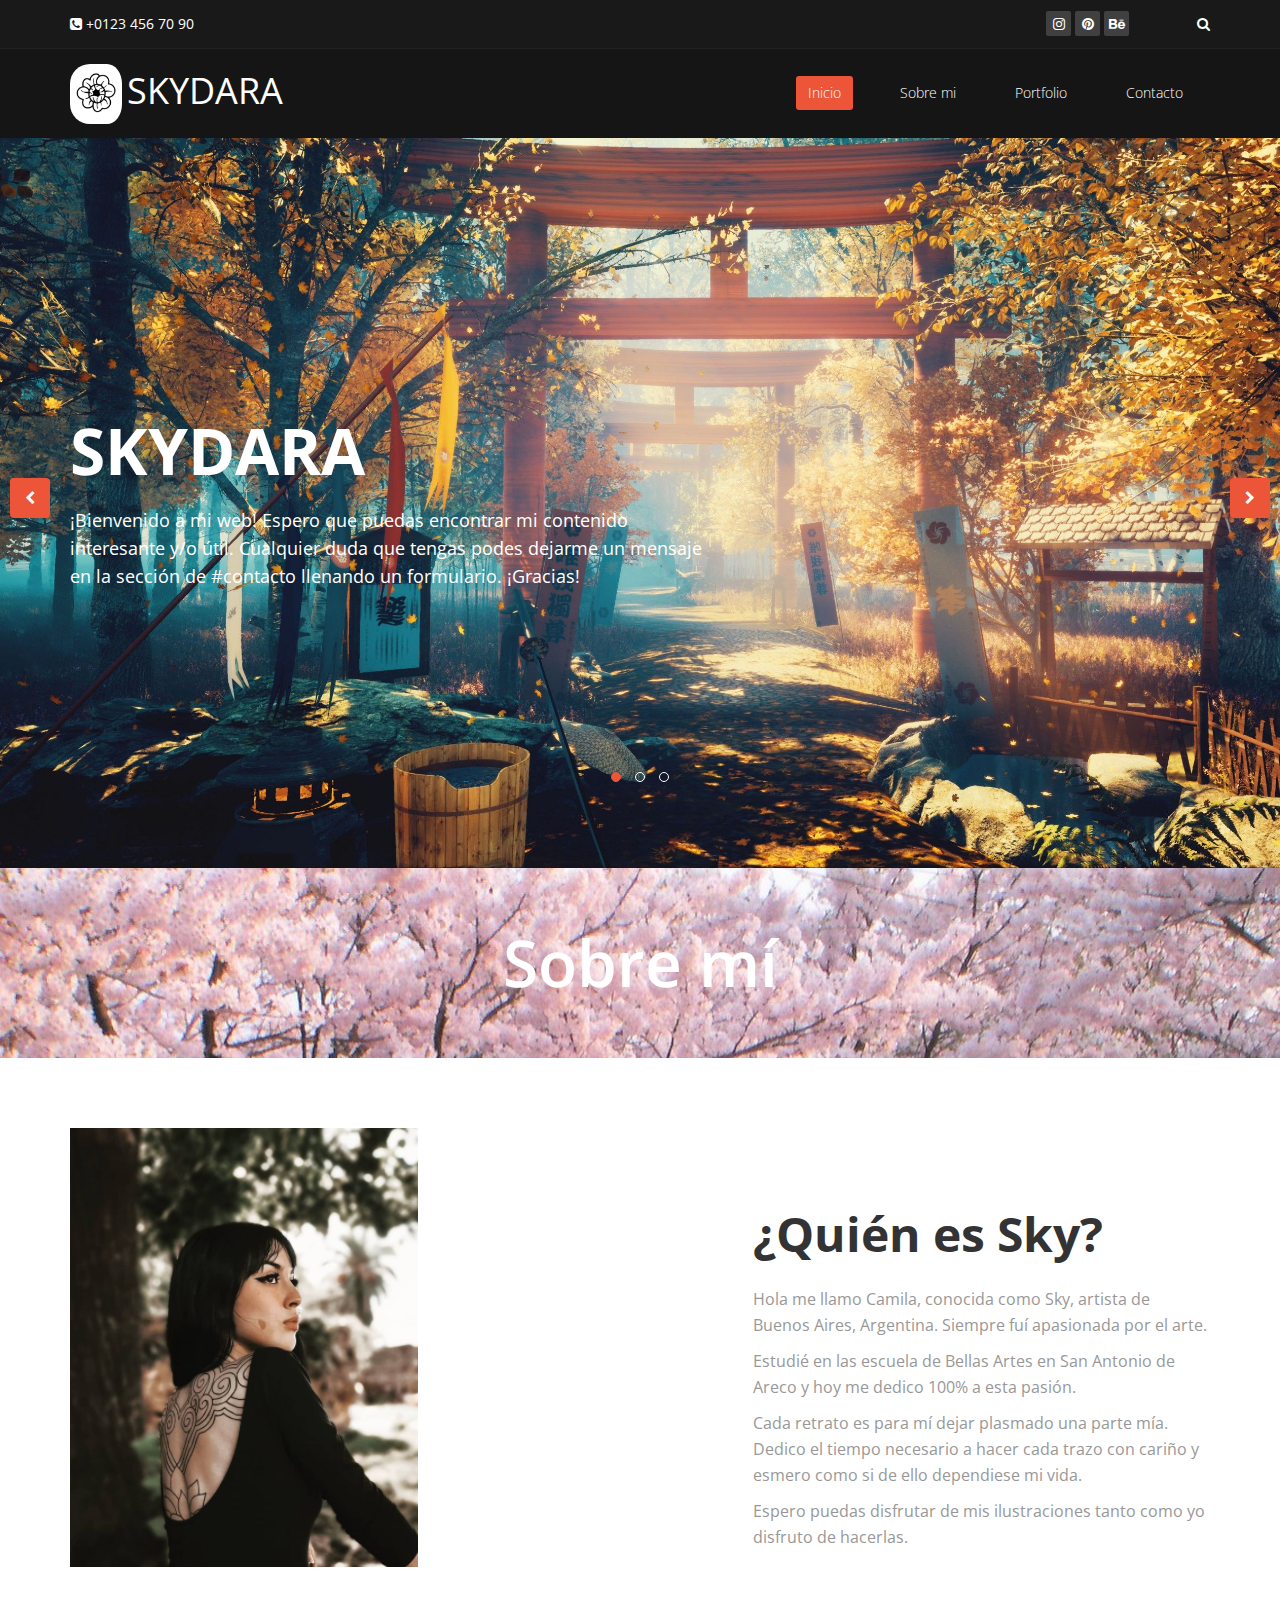
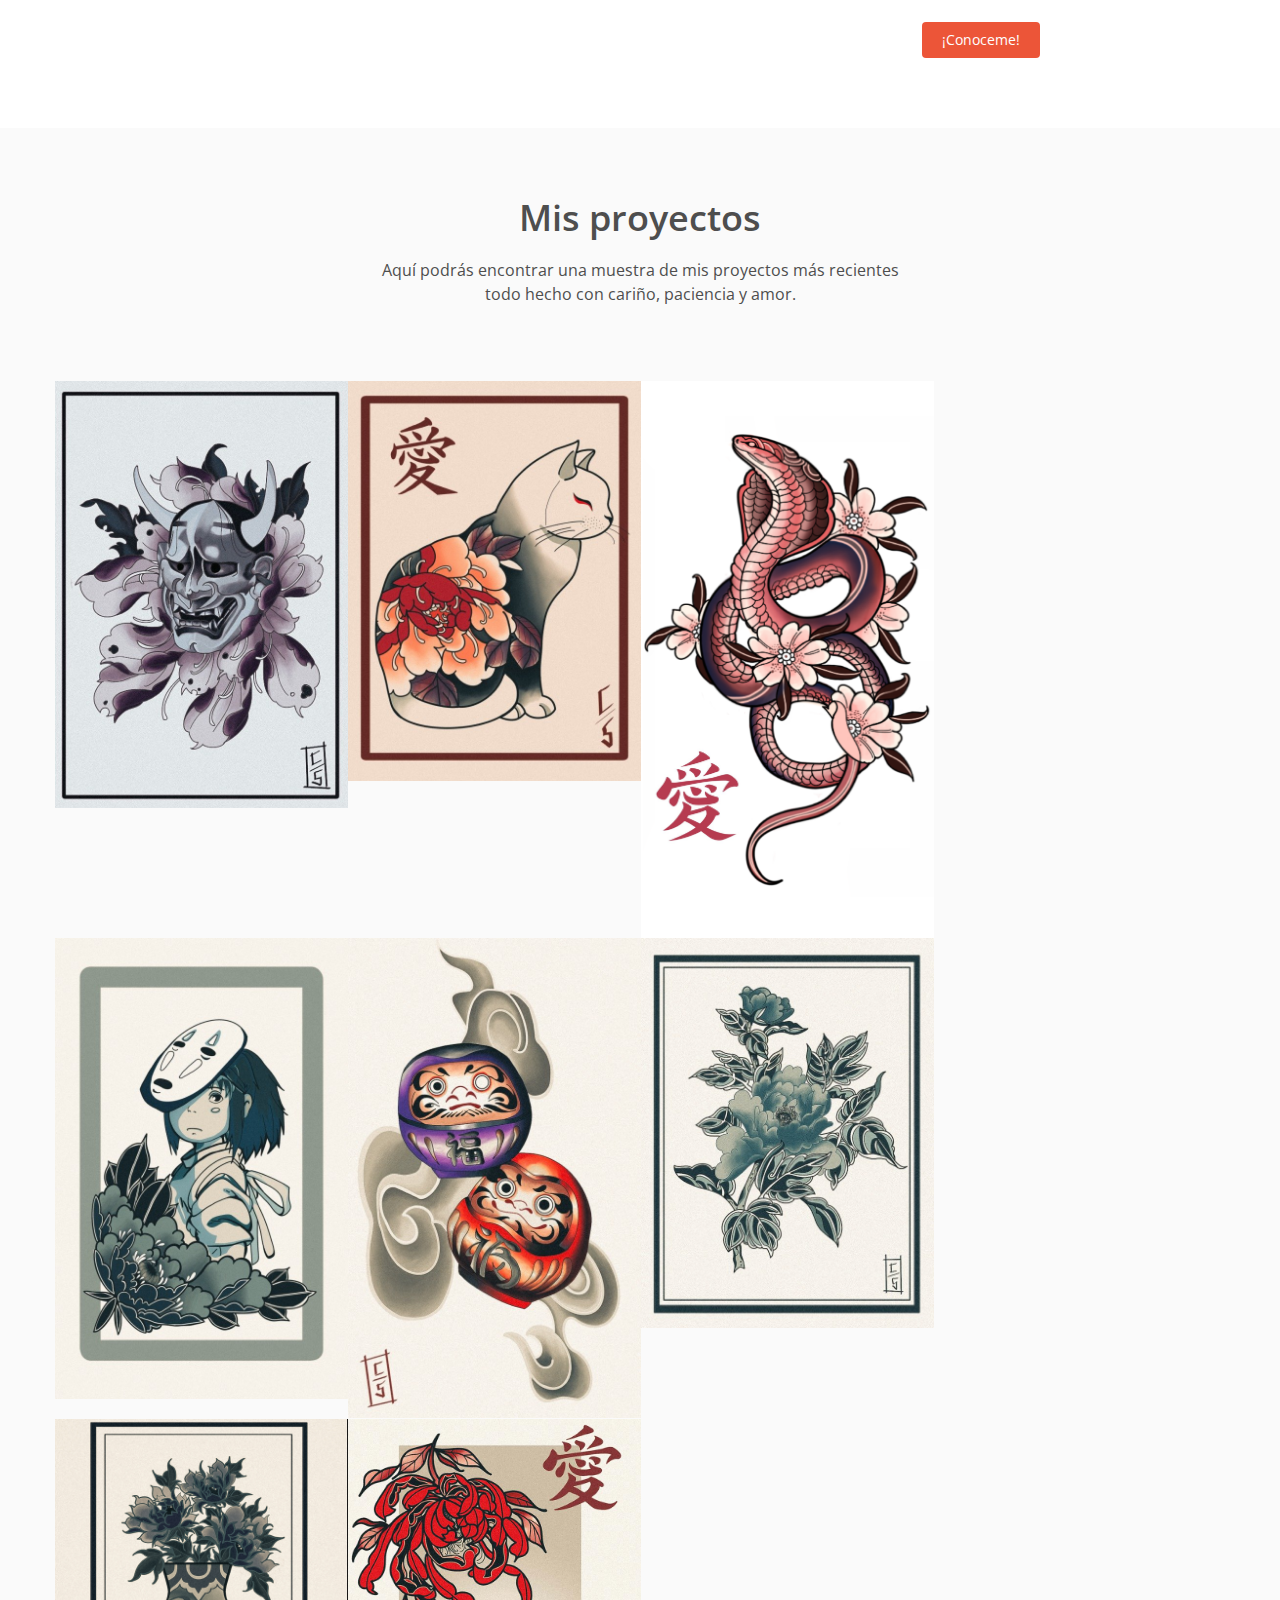
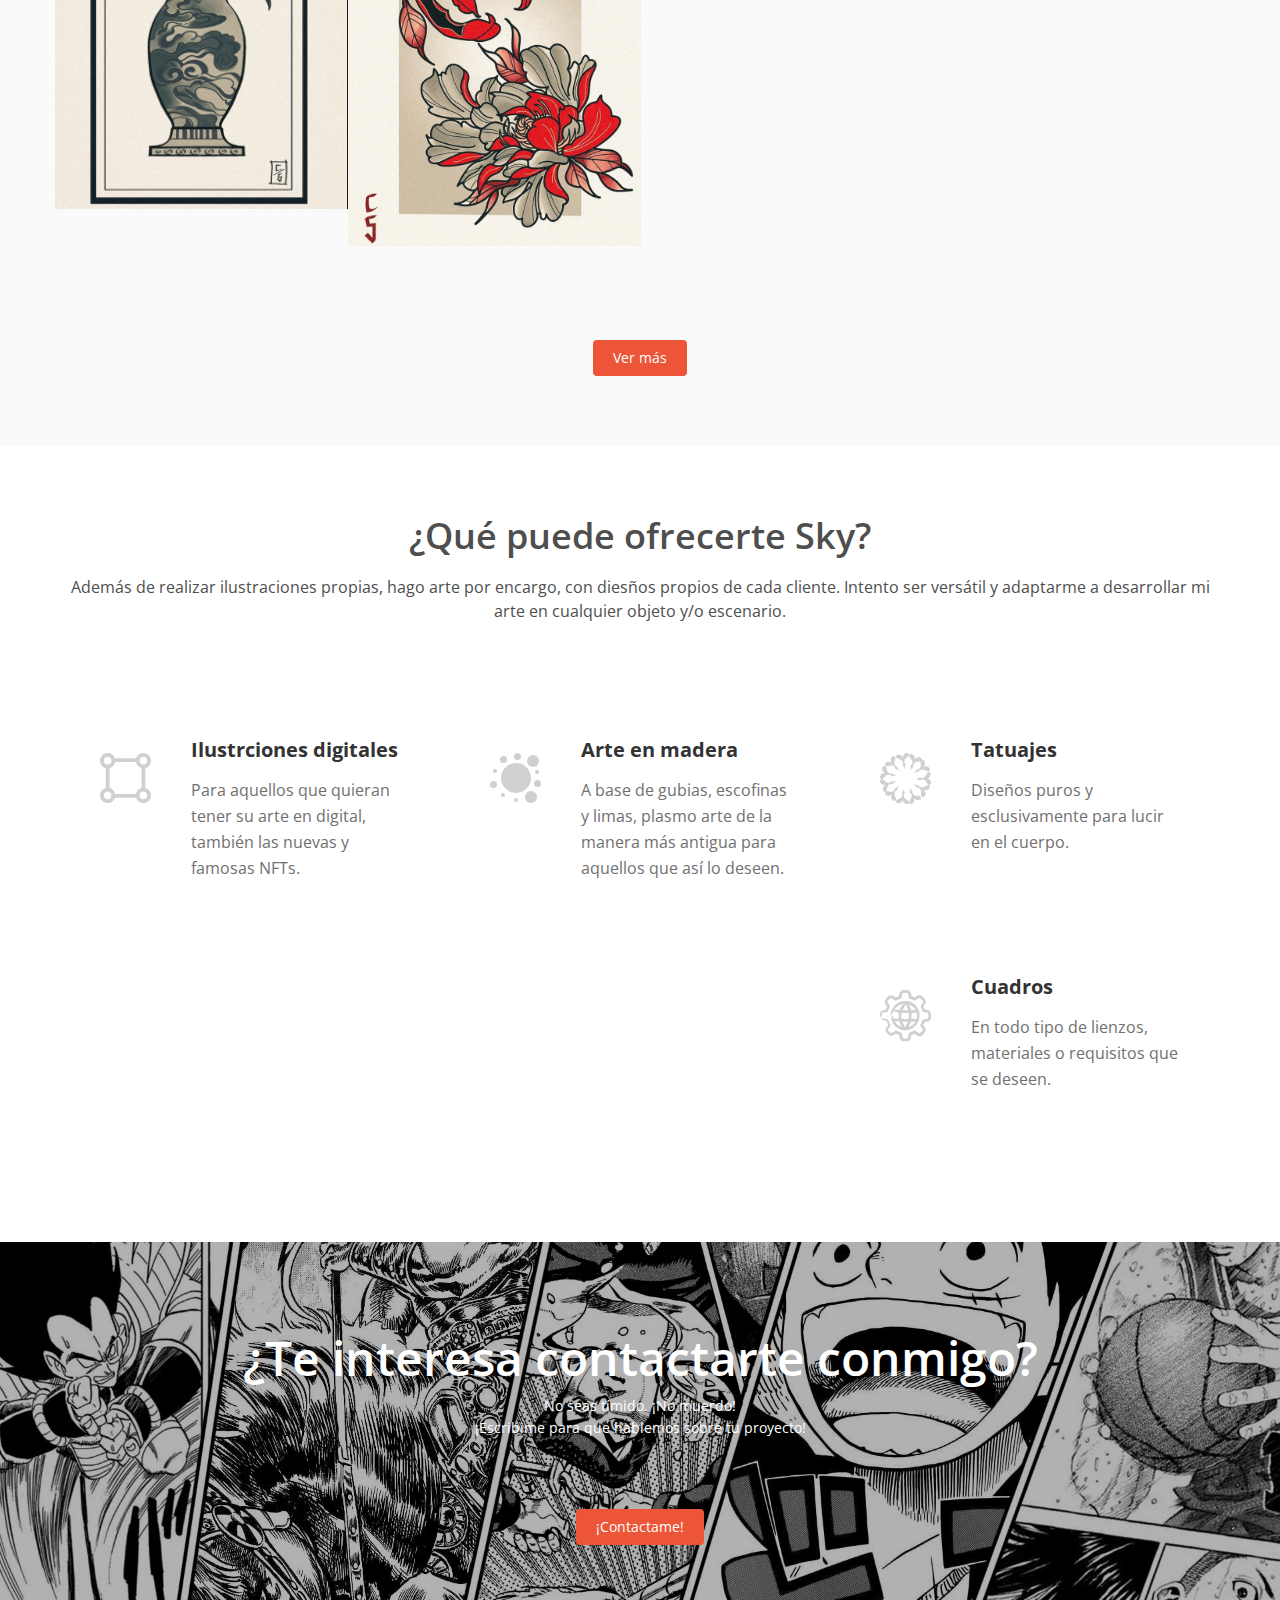
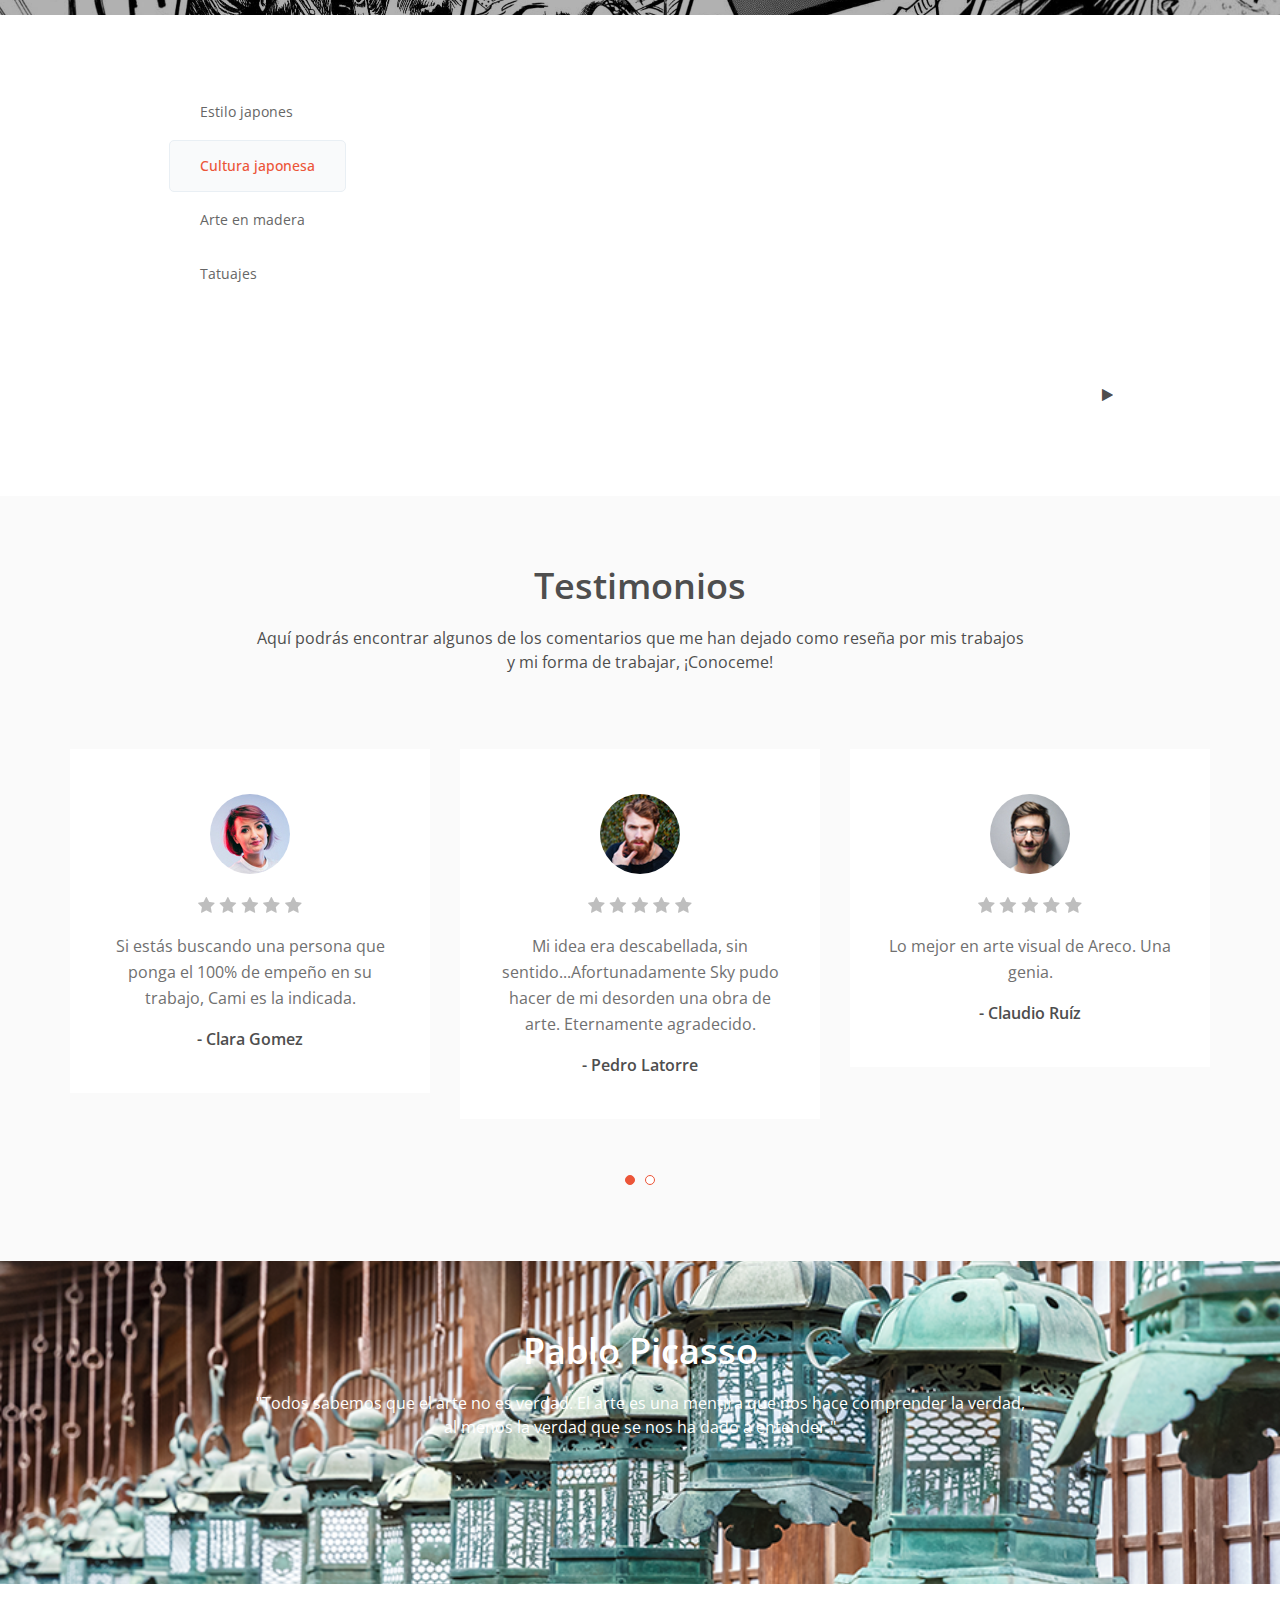
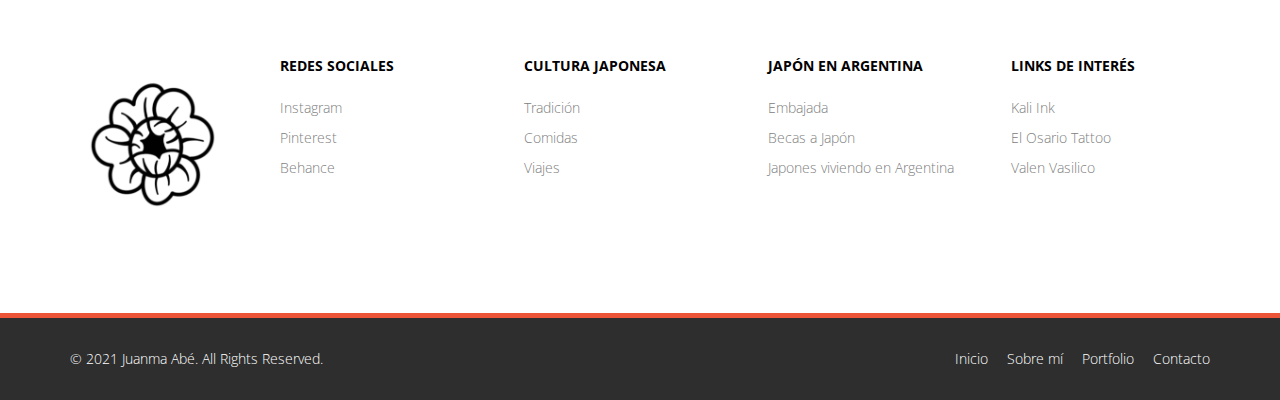
==== commit 3e7ffbce: "Limpieza de código y corrección de error en titulo" ====
--- a/index.html
+++ b/index.html
@@ -49,11 +49,9 @@
                     <div class="col-sm-6 col-xs-12">
                         <div class="social">
                             <ul class="social-share">
-                                <!-- <li><a href="#"><i class="fa fa-facebook"></i></a></li> -->
                                 <li><a href="https://www.instagram.com/tienda.dara_/"><i class="fa fa-instagram"></i></a></li>
                                 <li><a href="https://ar.pinterest.com/skydara____/"><i class="fa fa-pinterest"></i></a></li>
-                                <li><a href="https://www.behance.net/camilascarano"><i class="fa fa-behance"></i></a></li>
-                                
+                                <li><a href="https://www.behance.net/camilascarano"><i class="fa fa-behance"></i></a></li>     
                             </ul>
                             <div class="search">
                                 <form role="form">
@@ -117,8 +115,6 @@
                                     <div class="animation animated-item-2">
                                         ¡Bienvenido a mi web! Espero que puedas encontrar mi contenido interesante y/o útil. Cualquier duda que tengas podes dejarme un mensaje en la sección de #contacto llenando un formulario. ¡Gracias! 
                                     </div>
-                                    <!-- <a class="btn-slide animation animated-item-3" href="#">Learn More</a>
-                                    <a class="btn-slide white animation animated-item-3" href="#">Get Started</a> -->
                                 </div>
                             </div>
 
@@ -136,12 +132,8 @@
                                     <div class="animation animated-item-2">
                                         Podrás encontrar muchos trabajos de ilustración realizados a mano y otros realizados digitalmente. Cada ilustración es única, hecha tanto con tiempo y trabajo, como con cariño y paciencia por detrás. 
                                     </div>
-                                    <!-- <a class="btn-slide white animation animated-item-3" href="#">Learn More</a>
-                                    <a class="btn-slide animation animated-item-3" href="#">Get Started</a> -->
-                                </div>
-                            </div>
-
-
+                                </div>
+                            </div>
                         </div>
                     </div>
                 </div>
@@ -155,8 +147,7 @@
                                     <div class="animation animated-item-2">
                                         Tu alma será libre si tu cuerpo no lo mandan. Deja que los colores pinten esta vida blanca. Todo es más simple entre árboles y plantas. Deja de ser tan firme cuando el corazón se ablanda 
                                     </div>
-                                    <!-- <a class="btn-slide white animation animated-item-3" href="#">Learn More</a>
-                                    <a class="btn-slide animation animated-item-3" href="#">Get Started</a> -->
+                                    
                                 </div>
                             </div>
 
@@ -176,87 +167,7 @@
             <i class="fa fa-chevron-right"></i>
         </a>
     </section>
-    <!--/#main-slider-->
-    
-    <!--
-          <section id="feature">
-        <div class="container">
-            <div class="center fadeInDown">
-                <h2>Features</h2>
-                <p class="lead">Lorem ipsum dolor sit amet, consectetur adipisicing elit, sed do eiusmod tempor incididunt ut <br> et dolore magna aliqua. Ut enim ad minim veniam</p>
-            </div>
-
-            <div class="row">
-                <div class="features">
-                    <div class="col-md-3 col-sm-4 fadeInDown" data-wow-duration="1000ms" data-wow-delay="600ms">
-                        <div class="feature-wrap">
-                            <div class="icon">
-                                <i class="fa fa-rocket"></i>
-                            </div>
-                            <h2>Fast</h2>
-                            <p>Having a baby can be a nerve wracking experience for new</p>
-                        </div>
-                    </div>
-                    <!--/.col-md-3-->
-                    <!--
-                        <div class="col-md-3 col-sm-4 fadeInDown" data-wow-duration="1000ms" data-wow-delay="600ms">
-                        <div class="feature-wrap">
-                            <div class="icon">
-                                <i class="fa fa-check"></i>
-                            </div>
-                            <h2>Easy</h2>
-                            <p>If you are looking for a new way to promote your business that</p>
-                        </div>
-                    </div>
-                    <!--/.col-md-3-->
-                    <!--
-                        <div class="col-md-3 col-sm-4 fadeInDown" data-wow-duration="1000ms" data-wow-delay="600ms">
-                        <div class="feature-wrap">
-                            <div class="icon">
-                                <i class="fa fa-bullhorn"></i>
-                            </div>
-                            <h2>Cheap</h2>
-                            <p>Okay, you’ve decided you want to make money with Affiliate</p>
-                        </div>
-                    </div>
-
-                    -->
-                    
-                    <!--/.col-md-3-->
-                    <!--
-                        <div class="col-md-3 col-sm-4 fadeInDown" data-wow-duration="1000ms" data-wow-delay="600ms">
-                        <div class="feature-wrap">
-                            <div class="icon">
-                                <i class="fa fa-arrows"></i>
-                            </div>
-                            <h2>Editable</h2>
-                            <p>A Pocket PC is a handheld computer, which features many</p>
-                        </div>
-                    </div>
-                    -->
-                    <!--
-                           <!--/.col-md-3-->
-                    <!--
-                        </div>
-                    -->
-                
-                <!--/.services-->
-                <!--  
-                    </div>
-                -->
-            
-            <!--/.row-->
-            <!--    
-                </div>
-            -->
-        
-        <!--/.container-->
-        <!--    
-            </section>
-        -->
-    
-    <!--/#feature-->
-
+ 
     <div class="page-title" style="background-image: url(images/fondosboutus.jpg)">
         <h1>Sobre mí</h1>
     </div>
@@ -273,7 +184,7 @@
                 <div class="col-md-5">
                     <div class="about-content">
                         <h2>¿Quién es Sky?</h2>
-                        <p>Hola me llamo Camila, conocida como Sky, artista de Buenos Aires, Argentina. Siempre fuí apacionada por el arte.</p>
+                        <p>Hola me llamo Camila, conocida como Sky, artista de Buenos Aires, Argentina. Siempre fuí apasionada por el arte.</p>
                         <p> Estudié en las escuela de Bellas Artes en San Antonio de Areco y hoy me dedico 100% a esta pasión.</p>
                         <p>Cada retrato es para mí dejar plasmado una parte mía. Dedico el tiempo necesario a hacer cada trazo con cariño y esmero como si de ello dependiese mi vida.
                         </p>
@@ -398,74 +309,6 @@
                 </div>
             </div>
 
-            <!-- <div class="row">
-                <div class="col-xs-12 col-sm-6 col-md-4 single-work">
-                    <div class="recent-work-wrap">
-                        <img class="img-responsive" src="images/Hannya.jpeg" alt="">
-                        <div class="overlay">
-                            <div class="recent-work-inner">
-                                <a class="preview" href="images/Hannya.jpeg" rel="prettyPhoto"><i class="fa fa-plus"></i></a>
-                            </div>
-                        </div>
-                    </div>
-                </div>
-
-                <div class="col-xs-12 col-sm-6 col-md-4 single-work">
-                    <div class="recent-work-wrap">
-                        <img class="img-responsive" src="images/Glances.jpeg" alt="">
-                        <div class="overlay">
-                            <div class="recent-work-inner">
-                                <a class="preview" href="images/Glances.jpeg" rel="prettyPhoto"><i class="fa fa-plus"></i></a>
-                            </div>
-                        </div>
-                    </div>
-                </div>
-
-                <div class="col-xs-12 col-sm-6 col-md-4 single-work">
-                    <div class="recent-work-wrap">
-                        <img class="img-responsive" src="images/Chihiro.jpeg" alt="">
-                        <div class="overlay">
-                            <div class="recent-work-inner">
-                                <a class="preview" href="images/Chihiro.jpeg" rel="prettyPhoto"><i class="fa fa-plus"></i></a>
-                            </div>
-                        </div>
-                    </div>
-                </div>
-
-                <div class="col-xs-12 col-sm-6 col-md-4 single-work">
-                    <div class="recent-work-wrap">
-                        <img class="img-responsive" src="images/Peony.jpeg" alt="">
-                        <div class="overlay">
-                            <div class="recent-work-inner">
-                                <a class="preview" href="images/Peony.jpeg" rel="prettyPhoto"><i class="fa fa-plus"></i></a>
-                            </div>
-                        </div>
-                    </div>
-                </div>
-
-                <div class="col-xs-12 col-sm-6 col-md-4 single-work">
-                    <div class="recent-work-wrap">
-                        <img class="img-responsive" src="images/Snake.png" alt="">
-                        <div class="overlay">
-                            <div class="recent-work-inner">
-                                <a class="preview" href="images/Snake.png" rel="prettyPhoto"><i class="fa fa-plus"></i></a>
-                            </div>
-                        </div>
-                    </div>
-                </div>
-
-                <div class="col-xs-12 col-sm-6 col-md-4 single-work">
-                    <div class="recent-work-wrap">
-                        <img class="img-responsive" src="images/Solitude.jpeg" alt="">
-                        <div class="overlay">
-                            <div class="recent-work-inner">
-                                <a class="preview" href="images/Solitude.jpeg" rel="prettyPhoto"><i class="fa fa-plus"></i></a>
-                            </div>
-                        </div>
-                    </div>
-                </div>
-            </div> -->
-            <!--/.row-->
             <div class="clearfix text-center">
                 <br>
                 <br>
@@ -479,7 +322,7 @@
     <section id="services" class="service-item">
         <div class="container">
             <div class="center fadeInDown">
-                <h2>¿Qué puede Sky ofrecerte?</h2>
+                <h2>¿Qué puede ofrecerte Sky?</h2>
                 <p class="lead">Además de realizar ilustraciones propias, hago arte por encargo, con diesños propios de cada cliente. Intento ser versátil y adaptarme a desarrollar mi arte en cualquier objeto y/o escenario.</p>
             </div>
 
@@ -595,8 +438,7 @@
 
                                     <div class="tab-pane fade active in text-right" id="tab2">
                                         <div class="video-box">
-                                            <!-- <img src="images/tab-video-bg.png" alt="video">
-                                            <a class="video-icon" href="http://www.youtube.com/watch?v=cH6kxtzovew" rel="prettyPhoto" --><iframe width="560" height="315" src="https://www.youtube.com/embed/AnP_vePDLWY" title="YouTube video player" frameborder="0" allow="accelerometer; autoplay; clipboard-write; encrypted-media; gyroscope; picture-in-picture" allowfullscreen></iframe><i class="fa fa-play"></i></a>
+                                           <iframe width="560" height="315" src="https://www.youtube.com/embed/AnP_vePDLWY" title="YouTube video player" frameborder="0" allow="accelerometer; autoplay; clipboard-write; encrypted-media; gyroscope; picture-in-picture" allowfullscreen></iframe><i class="fa fa-play"></i></a>
                                         </div>
                                     </div>
 
@@ -706,28 +548,6 @@
                 <h2>Pablo Picasso</h2>
                 <p class="lead">"Todos sabemos que el arte no es verdad. El arte es una mentira que nos hace comprender la verdad, <br> al menos la verdad que se nos ha dado a entender."</p>
             </div>
-
-            <!-- <div class="partners">
-                <ul>
-                    <li>
-                        <a href="#"><img class="img-responsive fadeInDown" data-wow-duration="1000ms" data-wow-delay="300ms" src="images/partners/brand-1.png"></a>
-                    </li>
-                    <li>
-                        <a href="#"><img class="img-responsive fadeInDown" data-wow-duration="1000ms" data-wow-delay="600ms" src="images/partners/brand-2.png"></a>
-                    </li>
-                    <li>
-                        <a href="#"><img class="img-responsive fadeInDown" data-wow-duration="1000ms" data-wow-delay="900ms" src="images/partners/brand-3.png"></a>
-                    </li>
-                    <li>
-                        <a href="#"><img class="img-responsive fadeInDown" data-wow-duration="1000ms" data-wow-delay="1200ms" src="images/partners/brand-4.png"></a>
-                    </li>
-                    <li>
-                        <a href="#"><img class="img-responsive fadeInDown" data-wow-duration="1000ms" data-wow-delay="1500ms" src="images/partners/brand-5.png"></a>
-                    </li>
-                </ul>
-            </div>
-        </div>
-        <!--/.container-->
     </section>
     <!--/#partner--> 
 
@@ -749,10 +569,7 @@
                                     <li><a href="#">Instagram</a></li>
                                     <li><a href="#">Pinterest</a></li>
                                     <li><a href="https://www.behance.net/camilascarano">Behance</a></li>
-                                    <!-- <li><a href="#">Copyright</a></li>
-                                    <li><a href="#">Terms of use</a></li>
-                                    <li><a href="#">Privacy policy</a></li>
-                                    <li><a href="#">Contact us</a></li> -->
+                                    
                                 </ul>
                             </div>
                         </div>
@@ -765,10 +582,7 @@
                                     <li><a href="https://www.japonalternativo.com/blog/tradiciones-japonesas/">Tradición</a></li>
                                     <li><a href="https://www.japancentre.com/en/pages/156-30-must-try-japanese-foods">Comidas</a></li>
                                     <li><a href="https://travel.state.gov/content/travel/en/international-travel/International-Travel-Country-Information-Pages/Japan.html">Viajes</a></li>
-                                    <!-- <li><a href="#">Documentation</a></li>
-                                    <li><a href="#">Refund policy</a></li>
-                                    <li><a href="#">Ticket system</a></li>
-                                    <li><a href="#">Billing system</a></li> -->
+                                    
                                 </ul>
                             </div>
                         </div>
@@ -781,10 +595,7 @@
                                     <li><a href="https://www.ar.emb-japan.go.jp/itprtop_es/index.html">Embajada</a></li>
                                     <li><a href="https://www.ar.emb-japan.go.jp/itpr_es/04.Becas.html">Becas a Japón</a></li>
                                     <li><a href="https://www.youtube.com/watch?v=d-13gmWAKlQ">Japones viviendo en Argentina</a></li>
-                                    <!-- <li><a href="#">Development</a></li>
-                                    <li><a href="#">Email Marketing</a></li>
-                                    <li><a href="#">Plugin Development</a></li>
-                                    <li><a href="#">Article Writing</a></li> -->
+                                    
                                 </ul>
                             </div>
                         </div>
@@ -798,10 +609,7 @@
                                     <li><a href="https://www.instagram.com/manujuarez1/">Kali Ink</a></li>
                                     <li><a href="https://www.instagram.com/sanseverinotattoo/">El Osario Tattoo</a></li>
                                     <li><a href="https://www.behance.net/valentinbasilico">Valen Vasilico</a></li>
-                                    <!-- <li><a href="#">Veniam</a></li>
-                                    <li><a href="#">Exercitation</a></li>
-                                    <li><a href="#">Ullamco</a></li>
-                                    <li><a href="#">Laboris</a></li> -->
+                                    
                                 </ul>
                             </div>
                         </div>
